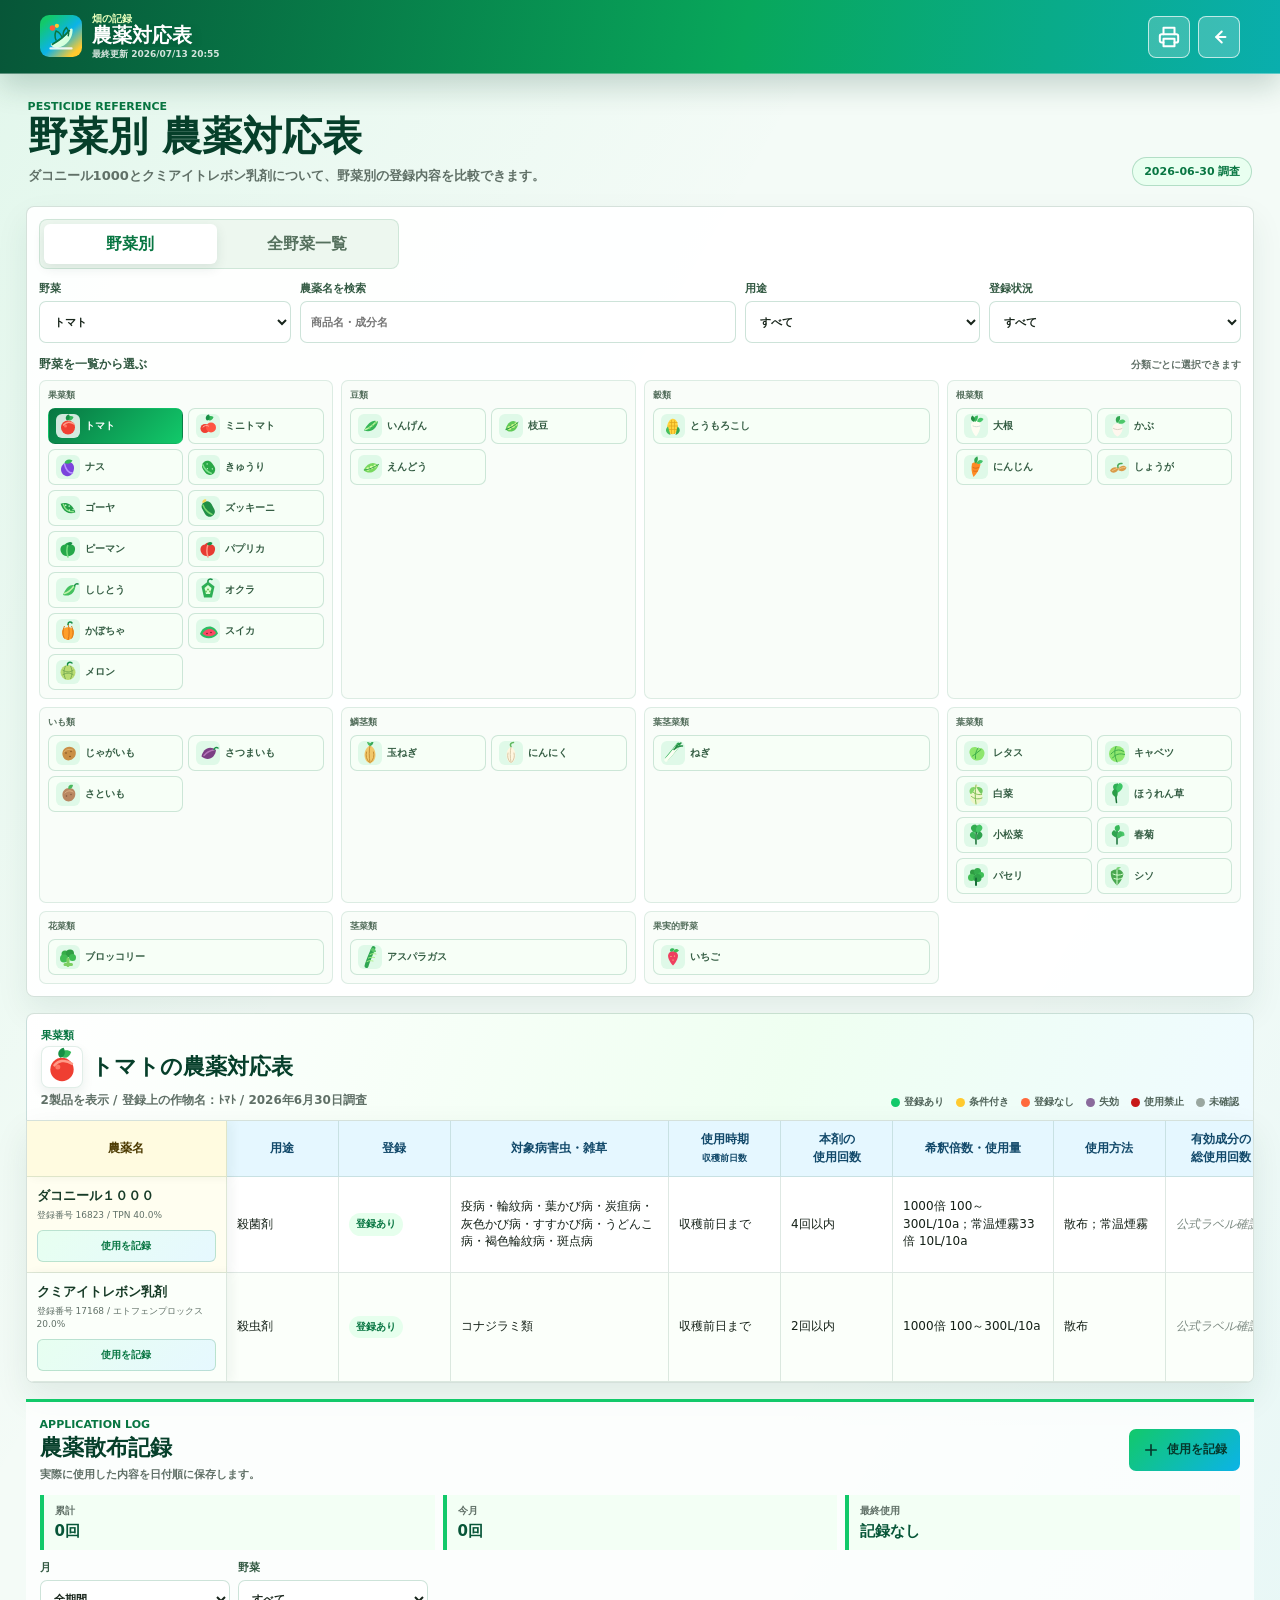
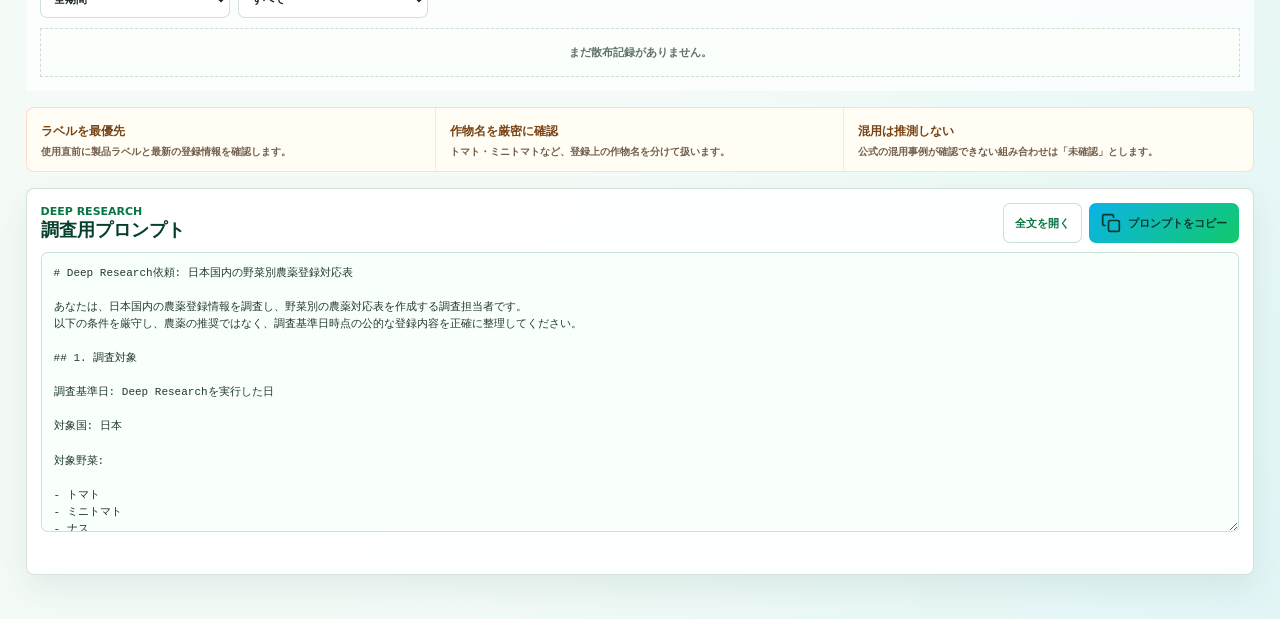
==== pesticides.html @ e3c305b9 "Add cultivation cycle overview" ====
<!doctype html>
<html lang="ja">
  <head>
    <meta charset="utf-8">
    <meta name="viewport" content="width=device-width, initial-scale=1">
    <meta name="theme-color" content="#087642">
    <title>野菜別 農薬対応表</title>
    <link rel="icon" href="assets/app-icon.svg" type="image/svg+xml">
    <link rel="stylesheet" href="css/pesticides.css">
    <link rel="stylesheet" href="css/shared-header.css">
  </head>
  <body>
    <header class="pesticide-header site-header site-header--pesticide">
      <a class="pesticide-brand site-brand" href="index.html" aria-label="収穫量管理へ戻る">
        <img class="site-brand-mark" src="assets/app-icon.svg" alt="">
        <span class="site-brand-copy">
          <small class="site-brand-kicker">畑の記録</small>
          <strong class="site-brand-title">農薬対応表</strong>
          <time class="app-updated pesticide-updated site-updated" data-app-updated datetime="2026-07-13T20:55:00+09:00">最終更新 2026/07/13 20:55</time>
        </span>
      </a>
      <div class="header-commands site-header-actions">
        <button id="printButton" class="icon-command site-header-button" type="button" title="印刷" aria-label="印刷">
          <svg class="site-header-icon" viewBox="0 0 24 24" aria-hidden="true">
            <path d="M6 9V2h12v7"></path>
            <path d="M6 18H4a2 2 0 0 1-2-2v-5a2 2 0 0 1 2-2h16a2 2 0 0 1 2 2v5a2 2 0 0 1-2 2h-2"></path>
            <path d="M6 14h12v8H6Z"></path>
          </svg>
        </button>
        <a class="back-link site-header-button" href="index.html" title="収穫管理へ戻る" aria-label="収穫管理へ戻る">
          <svg class="site-header-icon" viewBox="0 0 24 24" aria-hidden="true">
            <path d="m15 18-6-6 6-6"></path>
            <path d="M9 12h10"></path>
          </svg>
        </a>
      </div>
    </header>

    <main class="pesticide-shell">
      <section class="page-intro" aria-labelledby="pageTitle">
        <div>
          <p class="eyebrow">PESTICIDE REFERENCE</p>
          <h1 id="pageTitle">野菜別 農薬対応表</h1>
          <p>ダコニール1000とクミアイトレボン乳剤について、野菜別の登録内容を比較できます。</p>
        </div>
        <span class="draft-badge verified">2026-06-30 調査</span>
      </section>

      <section class="control-band" aria-label="表示する野菜と条件">
        <div class="view-switch" aria-label="表示方法">
          <button id="showCropDetailButton" class="view-switch-button active" type="button" aria-pressed="true">野菜別</button>
          <button id="showCropOverviewButton" class="view-switch-button" type="button" aria-pressed="false">全野菜一覧</button>
        </div>
        <div id="detailControls">
          <div class="control-grid">
          <label>
            野菜
            <select id="cropSelect"></select>
          </label>
          <label>
            農薬名を検索
            <input id="productSearchInput" type="search" placeholder="商品名・成分名">
          </label>
          <label>
            用途
            <select id="purposeFilter">
              <option value="all">すべて</option>
              <option value="殺菌剤">殺菌剤</option>
              <option value="殺虫剤">殺虫剤</option>
              <option value="除草剤">除草剤</option>
              <option value="その他">その他</option>
            </select>
          </label>
          <label>
            登録状況
            <select id="statusFilter">
              <option value="all">すべて</option>
              <option value="registered">登録あり</option>
              <option value="conditional">条件付き</option>
              <option value="not-registered">登録なし</option>
              <option value="expired">失効</option>
              <option value="prohibited">使用禁止</option>
              <option value="unverified">未確認</option>
            </select>
          </label>
          </div>
          <div class="crop-picker-heading">
            <strong>野菜を一覧から選ぶ</strong>
            <span>分類ごとに選択できます</span>
          </div>
          <div id="cropChips" class="crop-picker" aria-label="野菜の切り替え"></div>
        </div>
      </section>

      <section id="cropDetailView" class="reference-section" aria-labelledby="referenceTitle">
        <div class="reference-heading">
          <div>
            <p id="cropCategory" class="crop-category"></p>
            <div class="reference-title-row">
              <span id="referenceCropIcon" class="reference-crop-icon" aria-hidden="true"></span>
              <h2 id="referenceTitle"></h2>
            </div>
            <p id="cropSummary" class="crop-summary"></p>
          </div>
          <div class="status-legend" aria-label="登録状況の凡例">
            <span><b class="status-dot registered"></b>登録あり</span>
            <span><b class="status-dot conditional"></b>条件付き</span>
            <span><b class="status-dot not-registered"></b>登録なし</span>
            <span><b class="status-dot expired"></b>失効</span>
            <span><b class="status-dot prohibited"></b>使用禁止</span>
            <span><b class="status-dot unverified"></b>未確認</span>
          </div>
        </div>

        <div class="table-scroll" tabindex="0" aria-label="農薬対応表。横にスクロールできます">
          <table class="pesticide-table">
            <thead>
              <tr>
                <th class="sticky-column">農薬名</th>
                <th>用途</th>
                <th>登録</th>
                <th>対象病害虫・雑草</th>
                <th>使用時期<br><small>収穫前日数</small></th>
                <th>本剤の<br>使用回数</th>
                <th>希釈倍数・使用量</th>
                <th>使用方法</th>
                <th>有効成分の<br>総使用回数</th>
                <th>混用</th>
                <th>確認日・出典</th>
              </tr>
            </thead>
            <tbody id="pesticideTableBody"></tbody>
          </table>
        </div>
        <p id="emptyTableMessage" class="empty-table-message hidden">条件に一致するデータがありません。</p>
      </section>

      <section id="cropOverviewView" class="overview-section hidden" aria-labelledby="overviewTitle">
        <div class="overview-heading">
          <div>
            <p class="crop-category">QUICK REFERENCE</p>
            <h2 id="overviewTitle">全野菜の登録一覧</h2>
            <p>38野菜について、2製品の登録状況・使用時期・回数をまとめて比較できます。</p>
          </div>
          <span class="overview-count">38野菜 / 76件</span>
        </div>
        <div class="overview-table-scroll" tabindex="0" aria-label="全野菜の農薬登録一覧。横にスクロールできます">
          <table class="overview-table">
            <thead>
              <tr>
                <th>野菜</th>
                <th>登録上の作物名</th>
                <th>ダコニール1000</th>
                <th>クミアイトレボン乳剤</th>
              </tr>
            </thead>
            <tbody id="pesticideOverviewBody"></tbody>
          </table>
        </div>
      </section>

      <section class="application-history-section" aria-labelledby="applicationHistoryTitle">
        <div class="application-history-heading">
          <div>
            <p class="crop-category">APPLICATION LOG</p>
            <h2 id="applicationHistoryTitle">農薬散布記録</h2>
            <p>実際に使用した内容を日付順に保存します。</p>
          </div>
          <button id="openApplicationFormButton" class="application-primary-button" type="button">
            <svg viewBox="0 0 24 24" aria-hidden="true">
              <path d="M12 5v14"></path>
              <path d="M5 12h14"></path>
            </svg>
            <span>使用を記録</span>
          </button>
        </div>
        <div id="applicationSummary" class="application-summary"></div>
        <div class="application-filter-row">
          <label>
            月
            <select id="applicationMonthFilter"></select>
          </label>
          <label>
            野菜
            <select id="applicationCropFilter"></select>
          </label>
          <span id="applicationSaveStatus" class="application-save-status" aria-live="polite"></span>
        </div>
        <div id="applicationHistoryList" class="application-history-list"></div>
      </section>

      <section class="safety-band" aria-label="農薬情報の注意事項">
        <article>
          <strong>ラベルを最優先</strong>
          <p>使用直前に製品ラベルと最新の登録情報を確認します。</p>
        </article>
        <article>
          <strong>作物名を厳密に確認</strong>
          <p>トマト・ミニトマトなど、登録上の作物名を分けて扱います。</p>
        </article>
        <article>
          <strong>混用は推測しない</strong>
          <p>公式の混用事例が確認できない組み合わせは「未確認」とします。</p>
        </article>
      </section>

      <section class="research-section" aria-labelledby="researchTitle">
        <div class="research-heading">
          <div>
            <p class="eyebrow">DEEP RESEARCH</p>
            <h2 id="researchTitle">調査用プロンプト</h2>
          </div>
          <div class="research-actions">
            <a class="prompt-file-link" href="docs/pesticide-deep-research-prompt.md" target="_blank" rel="noreferrer">全文を開く</a>
            <button id="copyPromptButton" class="copy-prompt-button" type="button">
              <svg viewBox="0 0 24 24" aria-hidden="true">
                <rect x="9" y="9" width="13" height="13" rx="2"></rect>
                <path d="M5 15H4a2 2 0 0 1-2-2V4a2 2 0 0 1 2-2h9a2 2 0 0 1 2 2v1"></path>
              </svg>
              <span>プロンプトをコピー</span>
            </button>
          </div>
        </div>
        <textarea id="researchPrompt" readonly aria-label="Deep Research用プロンプト">読み込み中...</textarea>
        <p id="copyStatus" class="copy-status" aria-live="polite"></p>
      </section>
    </main>

    <div id="applicationModal" class="application-modal hidden" role="dialog" aria-modal="true" aria-labelledby="applicationModalTitle">
      <div class="application-modal-card">
        <div class="application-modal-header">
          <div>
            <p class="crop-category">APPLICATION LOG</p>
            <h2 id="applicationModalTitle">農薬の使用を記録</h2>
          </div>
          <button id="closeApplicationModalButton" class="application-modal-close" type="button" aria-label="閉じる"></button>
        </div>
        <form id="applicationForm" class="application-form">
          <label>
            使用日
            <input id="applicationDateInput" type="date" required>
          </label>
          <label>
            農薬
            <select id="applicationProductInput" required></select>
          </label>
          <div class="application-crop-selection application-wide">
            <div class="application-crop-selection-heading">
              <div>
                <strong>散布した野菜</strong>
                <span id="applicationCropSelectionCount">0件選択</span>
              </div>
              <div class="application-selection-actions">
                <button id="selectAllApplicableCropsButton" type="button">適用可能を全選択</button>
                <button id="clearApplicationCropsButton" type="button">選択解除</button>
              </div>
            </div>
            <div id="applicationCropPicker" class="application-crop-picker" role="group" aria-label="散布した野菜を複数選択"></div>
          </div>
          <label>
            実際の希釈・使用量
            <input id="applicationDilutionInput" placeholder="例：1,000倍" required>
          </label>
          <div class="application-amount-field">
            <label>
              散布量（合計）
              <input id="applicationAmountInput" type="number" min="0.01" step="0.01" inputmode="decimal" required>
            </label>
            <label>
              単位
              <select id="applicationUnitInput">
                <option value="L">L</option>
                <option value="mL">mL</option>
              </select>
            </label>
          </div>
          <label class="application-wide">
            メモ
            <input id="applicationMemoInput" placeholder="散布した区画、天候、対象病害虫など">
          </label>
          <div id="applicationRulePreview" class="application-rule-preview application-wide"></div>
          <button id="applicationSubmitButton" class="application-submit-button application-wide" type="submit">散布記録を保存</button>
        </form>
      </div>
    </div>

    <script src="js/app-version.js"></script>
    <script src="js/storage.js"></script>
    <script src="js/crop-icons.js"></script>
    <script src="js/pesticide-data.js"></script>
    <script src="js/pesticides.js"></script>
  </body>
</html>
---- css/pesticides.css ----
:root {
  color-scheme: light;
  --ink: #142017;
  --muted: #607067;
  --green: #087642;
  --green-bright: #12c96a;
  --cyan: #0bb3e8;
  --orange: #ff6a3d;
  --yellow: #ffca2f;
  --line: rgba(25, 91, 59, 0.18);
  --surface: #ffffff;
  --page: #f4fbf7;
}

* {
  box-sizing: border-box;
}

html {
  max-width: 100%;
  overflow-x: hidden;
}

body {
  margin: 0;
  min-height: 100vh;
  background:
    linear-gradient(120deg, rgba(18, 201, 106, 0.08), transparent 34%),
    linear-gradient(300deg, rgba(11, 179, 232, 0.08), transparent 38%),
    var(--page);
  color: var(--ink);
  font-family: "Yu Gothic UI", "Meiryo", system-ui, sans-serif;
}

body.application-modal-open {
  overflow: hidden;
}

button,
input,
select,
textarea {
  font: inherit;
}

button,
a {
  -webkit-tap-highlight-color: transparent;
}

.pesticide-header {
  position: sticky;
  top: 0;
  z-index: 30;
  display: flex;
  align-items: center;
  justify-content: space-between;
  gap: 16px;
  min-height: 66px;
  padding: 10px clamp(14px, 3vw, 34px);
  border-bottom: 1px solid rgba(255, 255, 255, 0.34);
  background: linear-gradient(100deg, #075638, #08a75b 58%, #0bb3e8 130%);
  box-shadow: 0 12px 30px rgba(6, 62, 41, 0.2);
}

.pesticide-brand {
  display: flex;
  align-items: center;
  gap: 9px;
  min-width: 0;
  color: #ffffff;
  text-decoration: none;
}

.pesticide-brand img {
  width: 42px;
  height: 42px;
}

.pesticide-brand span {
  display: grid;
  min-width: 0;
}

.pesticide-brand small {
  color: #ddffb8;
  font-size: 10px;
  font-weight: 800;
}

.pesticide-brand strong {
  font-size: 19px;
  line-height: 1.15;
}

.header-commands {
  display: flex;
  align-items: center;
  gap: 8px;
}

.pesticide-updated {
  margin: 2px 0 0;
  color: rgba(255, 255, 255, 0.82);
  font-size: 9px;
  font-weight: 700;
  line-height: 1.2;
  letter-spacing: 0;
  white-space: nowrap;
}

.icon-command,
.back-link {
  display: inline-grid;
  place-items: center;
  min-height: 40px;
  border: 1px solid rgba(255, 255, 255, 0.58);
  border-radius: 7px;
  background: rgba(255, 255, 255, 0.14);
  color: #ffffff;
}

.icon-command {
  width: 40px;
  padding: 0;
  cursor: pointer;
}

.icon-command svg,
.copy-prompt-button svg {
  width: 20px;
  height: 20px;
  fill: none;
  stroke: currentColor;
  stroke-width: 2;
  stroke-linecap: round;
  stroke-linejoin: round;
}

.back-link {
  padding: 8px 12px;
  font-size: 12px;
  font-weight: 900;
  text-decoration: none;
}

.pesticide-shell {
  display: grid;
  grid-template-columns: minmax(0, 1fr);
  gap: 16px;
  width: min(1680px, 100%);
  margin: 0 auto;
  padding: 22px clamp(10px, 2vw, 28px) 44px;
}

.pesticide-shell > * {
  min-width: 0;
}

.page-intro {
  display: flex;
  align-items: end;
  justify-content: space-between;
  gap: 18px;
  padding: 4px 2px;
}

.page-intro h1,
.page-intro p,
.reference-heading h2,
.reference-heading p,
.research-heading h2,
.research-heading p,
.safety-band p {
  margin: 0;
}

.page-intro h1 {
  color: #063f2a;
  font-size: clamp(26px, 4vw, 40px);
  line-height: 1.15;
}

.page-intro > div > p:last-child {
  max-width: 820px;
  margin-top: 7px;
  color: var(--muted);
  font-size: 13px;
  font-weight: 700;
  line-height: 1.55;
}

.eyebrow {
  color: var(--green);
  font-size: 11px;
  font-weight: 900;
}

.draft-badge {
  flex: 0 0 auto;
  border: 1px solid rgba(255, 106, 61, 0.3);
  border-radius: 999px;
  background: #fff2ec;
  color: #a6381d;
  padding: 6px 11px;
  font-size: 11px;
  font-weight: 900;
}

.draft-badge.verified {
  border-color: rgba(8, 118, 66, 0.24);
  background: #e9fff0;
  color: #087642;
}

.control-band,
.research-section {
  border: 1px solid var(--line);
  border-radius: 8px;
  background: rgba(255, 255, 255, 0.92);
  box-shadow: 0 14px 32px rgba(16, 70, 45, 0.08);
}

.control-band {
  padding: 12px;
}

.view-switch {
  display: grid;
  grid-template-columns: repeat(2, minmax(0, 1fr));
  gap: 4px;
  max-width: 360px;
  margin-bottom: 12px;
  padding: 4px;
  border: 1px solid rgba(8, 118, 66, 0.13);
  border-radius: 8px;
  background: #edf7ef;
}

.view-switch-button {
  min-height: 40px;
  border: 0;
  border-radius: 6px;
  background: transparent;
  color: #55705d;
  font-weight: 900;
  cursor: pointer;
}

.view-switch-button.active {
  background: #ffffff;
  color: var(--green);
  box-shadow: 0 4px 12px rgba(22, 63, 46, 0.1);
}

.control-grid {
  display: grid;
  grid-template-columns: minmax(170px, 0.75fr) minmax(220px, 1.3fr) minmax(140px, 0.7fr) minmax(150px, 0.75fr);
  gap: 9px;
}

label {
  display: grid;
  gap: 5px;
  color: #315841;
  font-size: 11px;
  font-weight: 900;
}

input,
select {
  width: 100%;
  min-height: 42px;
  border: 1px solid rgba(8, 118, 66, 0.2);
  border-radius: 7px;
  background: #ffffff;
  color: #18251b;
  padding: 8px 10px;
  outline: none;
}

input:focus,
select:focus,
textarea:focus {
  border-color: var(--cyan);
  box-shadow: 0 0 0 3px rgba(11, 179, 232, 0.14);
}

.crop-picker-heading {
  display: flex;
  align-items: baseline;
  justify-content: space-between;
  gap: 12px;
  margin: 13px 0 7px;
  color: #315841;
}

.crop-picker-heading strong {
  font-size: 12px;
}

.crop-picker-heading span {
  color: var(--muted);
  font-size: 10px;
  font-weight: 700;
}

.crop-picker {
  display: grid;
  grid-template-columns: repeat(4, minmax(0, 1fr));
  gap: 8px;
}

.crop-picker-group {
  min-width: 0;
  padding: 8px;
  border: 1px solid rgba(8, 118, 66, 0.12);
  border-radius: 7px;
  background: #f9fdf9;
}

.crop-picker-group > strong {
  display: block;
  margin-bottom: 6px;
  color: #56705e;
  font-size: 9px;
}

.crop-picker-buttons {
  display: grid;
  grid-template-columns: repeat(auto-fit, minmax(90px, 1fr));
  gap: 5px;
}

.crop-chip {
  display: flex;
  align-items: center;
  justify-content: flex-start;
  gap: 5px;
  min-width: 0;
  min-height: 32px;
  border: 1px solid rgba(8, 118, 66, 0.18);
  border-radius: 7px;
  background: #f7fff7;
  color: #345d43;
  padding: 5px 7px;
  font-size: 10px;
  font-weight: 900;
  cursor: pointer;
}

.crop-chip-icon {
  display: grid;
  flex: 0 0 auto;
  width: 24px;
  height: 24px;
  place-items: center;
  border-radius: 6px;
  background: rgba(18, 201, 106, 0.1);
}

.crop-chip-icon svg,
.overview-crop-icon svg,
.reference-crop-icon svg {
  display: block;
  width: 100%;
  height: 100%;
}

.crop-chip > span:last-child {
  min-width: 0;
  overflow: hidden;
  text-overflow: ellipsis;
  white-space: nowrap;
}

.crop-chip.active {
  border-color: transparent;
  background: linear-gradient(135deg, var(--green), var(--green-bright));
  color: #ffffff;
}

.crop-chip.active .crop-chip-icon {
  background: rgba(255, 255, 255, 0.82);
}

.reference-section {
  min-width: 0;
}

.overview-section {
  min-width: 0;
}

.overview-heading {
  display: flex;
  align-items: end;
  justify-content: space-between;
  gap: 16px;
  padding: 14px;
  border: 1px solid var(--line);
  border-bottom: 0;
  border-radius: 8px 8px 0 0;
  background: linear-gradient(110deg, #ffffff, #effff1 62%, #effbff);
}

.overview-heading h2,
.overview-heading p {
  margin: 0;
}

.overview-heading h2 {
  margin-top: 2px;
  color: #063f2a;
  font-size: 22px;
}

.overview-heading > div > p:last-child {
  margin-top: 4px;
  color: var(--muted);
  font-size: 11px;
  font-weight: 700;
}

.overview-count {
  flex: 0 0 auto;
  border-radius: 999px;
  background: #e8fff0;
  color: var(--green);
  padding: 6px 10px;
  font-size: 10px;
  font-weight: 900;
}

.overview-table-scroll {
  max-height: 72vh;
  overflow: auto;
  border: 1px solid var(--line);
  border-radius: 0 0 8px 8px;
  background: #ffffff;
  box-shadow: 0 14px 34px rgba(16, 70, 45, 0.09);
  overscroll-behavior: contain;
}

.overview-table {
  width: 100%;
  min-width: 920px;
  border-collapse: separate;
  border-spacing: 0;
  font-size: 11px;
}

.overview-table th,
.overview-table td {
  border-right: 1px solid rgba(25, 91, 59, 0.12);
  border-bottom: 1px solid rgba(25, 91, 59, 0.12);
  padding: 8px 10px;
  vertical-align: middle;
}

.overview-table thead th {
  position: sticky;
  top: 0;
  z-index: 3;
  background: #e5f7ff;
  color: #12496a;
  font-weight: 900;
  text-align: left;
}

.overview-table thead th:first-child,
.overview-table tbody th {
  position: sticky;
  left: 0;
  z-index: 2;
  width: 130px;
  background: #fffef0;
}

.overview-table thead th:first-child {
  z-index: 4;
  background: #fffbe0;
}

.overview-table tbody tr:nth-child(even) td {
  background: #fbfffa;
}

.overview-crop-button {
  display: flex;
  align-items: center;
  gap: 7px;
  width: 100%;
  min-height: 34px;
  border: 0;
  border-radius: 6px;
  background: transparent;
  color: #075638;
  padding: 5px 6px;
  font-weight: 900;
  text-align: left;
  cursor: pointer;
}

.overview-crop-icon {
  display: grid;
  flex: 0 0 auto;
  width: 30px;
  height: 30px;
  place-items: center;
  border-radius: 7px;
  background: rgba(18, 201, 106, 0.1);
}

.overview-crop-button:hover,
.overview-crop-button:focus-visible {
  background: #e8fff0;
  outline: none;
}

.overview-product-cell {
  min-width: 290px;
}

.overview-product-cell strong,
.overview-product-cell small {
  display: block;
}

.overview-product-cell strong {
  margin-top: 4px;
  color: #274b36;
  font-size: 11px;
}

.overview-product-cell small {
  margin-top: 2px;
  color: var(--muted);
  line-height: 1.35;
}

.overview-product-cell[data-status="not-registered"],
.overview-product-cell[data-status="unverified"] {
  background: #fffaf8;
}

.reference-heading {
  display: flex;
  align-items: end;
  justify-content: space-between;
  gap: 16px;
  padding: 14px 14px 11px;
  border: 1px solid var(--line);
  border-bottom: 0;
  border-radius: 8px 8px 0 0;
  background: linear-gradient(110deg, #ffffff, #effff1 62%, #effbff);
}

.crop-category {
  color: var(--green);
  font-size: 11px;
  font-weight: 900;
}

.reference-heading h2 {
  color: #063f2a;
  font-size: 22px;
}

.reference-title-row {
  display: flex;
  align-items: center;
  gap: 8px;
  margin-top: 3px;
}

.reference-crop-icon {
  display: grid;
  flex: 0 0 auto;
  width: 42px;
  height: 42px;
  place-items: center;
  border: 1px solid rgba(8, 118, 66, 0.12);
  border-radius: 8px;
  background: #ffffff;
  box-shadow: 0 5px 12px rgba(22, 63, 46, 0.08);
}

.crop-summary {
  margin-top: 4px !important;
  color: var(--muted);
  font-size: 12px;
  font-weight: 700;
}

.status-legend {
  display: flex;
  flex-wrap: wrap;
  justify-content: flex-end;
  gap: 6px 12px;
  color: #51645a;
  font-size: 10px;
  font-weight: 800;
}

.status-legend span {
  display: inline-flex;
  align-items: center;
  gap: 4px;
  white-space: nowrap;
}

.status-dot {
  width: 9px;
  height: 9px;
  border-radius: 50%;
}

.status-dot.registered {
  background: var(--green-bright);
}

.status-dot.conditional {
  background: var(--yellow);
}

.status-dot.not-registered {
  background: var(--orange);
}

.status-dot.expired {
  background: #8a6b9c;
}

.status-dot.prohibited {
  background: #c71919;
}

.status-dot.unverified {
  background: #9aa7a0;
}

.table-scroll {
  max-height: 66vh;
  overflow: auto;
  border: 1px solid var(--line);
  border-radius: 0 0 8px 8px;
  background: #ffffff;
  box-shadow: 0 14px 34px rgba(16, 70, 45, 0.09);
  overscroll-behavior: contain;
}

.pesticide-table {
  width: 100%;
  min-width: 1520px;
  border-collapse: separate;
  border-spacing: 0;
  font-size: 12px;
}

.pesticide-table th,
.pesticide-table td {
  min-width: 112px;
  border-right: 1px solid rgba(25, 91, 59, 0.14);
  border-bottom: 1px solid rgba(25, 91, 59, 0.14);
  padding: 10px;
  vertical-align: middle;
  line-height: 1.45;
}

.pesticide-table th {
  position: sticky;
  top: 0;
  z-index: 3;
  background: #e5f7ff;
  color: #12496a;
  font-weight: 900;
  text-align: center;
  white-space: nowrap;
}

.pesticide-table th small {
  font-size: 9px;
}

.pesticide-table tbody tr:nth-child(even) td {
  background: #fbfffa;
}

.pesticide-table tbody tr:hover td {
  background: #f0fff2;
}

.pesticide-table tbody tr[data-status="not-registered"] td {
  background: #fffaf8;
}

.pesticide-table tbody tr[data-status="unverified"] td {
  background: #fafbfa;
}

.pesticide-table .sticky-column {
  position: sticky;
  left: 0;
  z-index: 4;
  min-width: 200px;
  max-width: 200px;
  background: #fffef0;
  box-shadow: 5px 0 10px rgba(24, 64, 42, 0.05);
}

.pesticide-table thead .sticky-column {
  z-index: 6;
  background: #fffbe0;
  color: #4c3a00;
}

.product-name {
  display: grid;
  gap: 3px;
}

.product-name strong {
  color: #173b27;
  font-size: 13px;
}

.product-name small {
  color: var(--muted);
  font-size: 9px;
}

.table-record-button {
  min-height: 32px;
  margin-top: 5px;
  border: 1px solid rgba(8, 118, 66, 0.2);
  border-radius: 6px;
  background: linear-gradient(135deg, #e7fff0, #e6f8ff);
  color: var(--green);
  padding: 5px 9px;
  font-size: 10px;
  font-weight: 900;
  cursor: pointer;
}

.table-record-button:hover,
.table-record-button:focus-visible {
  border-color: var(--green-bright);
  outline: none;
  background: #dfffea;
}

.status-badge {
  display: inline-flex;
  align-items: center;
  gap: 5px;
  border-radius: 999px;
  padding: 4px 7px;
  font-size: 10px;
  font-weight: 900;
  white-space: nowrap;
}

.status-badge.unverified {
  background: #eef1ef;
  color: #5d6a63;
}

.status-badge.registered {
  background: #e6ffed;
  color: #087642;
}

.status-badge.conditional {
  background: #fff7cf;
  color: #7a5800;
}

.status-badge.not-registered {
  background: #fff0eb;
  color: #b2381e;
}

.status-badge.expired {
  background: #f4edf8;
  color: #684779;
}

.status-badge.prohibited {
  background: #ffe7e7;
  color: #a30d0d;
}

.placeholder-cell {
  color: #7b8981;
  font-style: italic;
}

.source-link {
  color: #006f88;
  font-weight: 900;
}

.empty-table-message {
  margin: 8px 0 0;
  border: 1px dashed rgba(25, 91, 59, 0.24);
  border-radius: 7px;
  background: #ffffff;
  color: var(--muted);
  padding: 12px;
  text-align: center;
}

.hidden {
  display: none !important;
}

.application-history-section {
  min-width: 0;
  border-top: 3px solid var(--green-bright);
  background: rgba(255, 255, 255, 0.72);
  padding: 16px 14px 14px;
}

.application-history-heading {
  display: flex;
  align-items: center;
  justify-content: space-between;
  gap: 14px;
}

.application-history-heading h2,
.application-history-heading p {
  margin: 0;
}

.application-history-heading h2 {
  margin-top: 2px;
  color: #063f2a;
  font-size: 22px;
}

.application-history-heading > div > p:last-child {
  margin-top: 4px;
  color: var(--muted);
  font-size: 11px;
  font-weight: 700;
}

.application-primary-button,
.application-submit-button {
  display: inline-flex;
  align-items: center;
  justify-content: center;
  gap: 7px;
  min-height: 42px;
  border: 0;
  border-radius: 7px;
  background: linear-gradient(135deg, var(--green-bright), var(--cyan));
  color: #06382c;
  padding: 8px 13px;
  font-size: 12px;
  font-weight: 900;
  cursor: pointer;
}

.application-primary-button svg {
  width: 18px;
  height: 18px;
  fill: none;
  stroke: currentColor;
  stroke-width: 2.2;
  stroke-linecap: round;
}

.application-summary {
  display: grid;
  grid-template-columns: repeat(3, minmax(0, 1fr));
  gap: 8px;
  margin-top: 13px;
}

.application-summary article {
  min-width: 0;
  border-left: 4px solid var(--green-bright);
  background: #f3fff5;
  padding: 9px 11px;
}

.application-summary span,
.application-summary strong {
  display: block;
}

.application-summary span {
  color: var(--muted);
  font-size: 10px;
  font-weight: 800;
}

.application-summary strong {
  margin-top: 3px;
  overflow: hidden;
  color: #075638;
  font-size: 15px;
  line-height: 1.35;
  text-overflow: ellipsis;
  white-space: pre-line;
}

.application-filter-row {
  display: grid;
  grid-template-columns: minmax(140px, 190px) minmax(140px, 190px) minmax(0, 1fr);
  align-items: end;
  gap: 8px;
  margin-top: 10px;
}

.application-filter-row select {
  min-height: 38px;
  padding: 6px 9px;
}

.application-save-status {
  align-self: center;
  color: var(--muted);
  font-size: 10px;
  font-weight: 800;
  text-align: right;
}

.application-history-list {
  display: grid;
  gap: 6px;
  margin-top: 10px;
}

.application-history-item {
  display: grid;
  grid-template-columns: 38px minmax(0, 1fr) auto;
  align-items: center;
  gap: 10px;
  min-width: 0;
  border-bottom: 1px solid rgba(25, 91, 59, 0.12);
  background: #ffffff;
  padding: 8px 9px;
}

.application-crop-icon {
  position: relative;
  display: grid;
  width: 38px;
  height: 38px;
  place-items: center;
  border-radius: 7px;
  background: #edfff1;
}

.application-crop-count {
  position: absolute;
  right: -5px;
  bottom: -4px;
  display: grid;
  min-width: 20px;
  height: 18px;
  place-items: center;
  border: 2px solid #ffffff;
  border-radius: 9px;
  background: var(--green);
  color: #ffffff;
  padding: 0 4px;
  font-size: 8px;
  line-height: 1;
}

.application-crop-icon svg {
  width: 100%;
  height: 100%;
}

.application-history-item-heading {
  display: flex;
  align-items: baseline;
  justify-content: space-between;
  gap: 8px;
}

.application-history-item-heading strong {
  min-width: 0;
  overflow: hidden;
  color: #173b27;
  font-size: 12px;
  text-overflow: ellipsis;
  white-space: nowrap;
}

.application-history-item-heading time {
  flex: 0 0 auto;
  color: var(--green);
  font-size: 11px;
  font-weight: 900;
}

.application-history-item p,
.application-history-item small {
  display: block;
  margin: 0;
}

.application-history-item p {
  margin-top: 2px;
  color: #315841;
  font-size: 11px;
  font-weight: 900;
}

.application-history-item small {
  margin-top: 2px;
  overflow: hidden;
  color: var(--muted);
  font-size: 9px;
  text-overflow: ellipsis;
  white-space: nowrap;
}

.application-delete-button {
  min-height: 34px;
  border: 1px solid rgba(199, 25, 25, 0.2);
  border-radius: 6px;
  background: #fff4f2;
  color: #a30d0d;
  padding: 5px 9px;
  font-size: 10px;
  font-weight: 900;
  cursor: pointer;
}

.application-empty {
  margin: 0;
  border: 1px dashed rgba(25, 91, 59, 0.2);
  background: #fbfffb;
  color: var(--muted);
  padding: 16px;
  font-size: 11px;
  font-weight: 800;
  text-align: center;
}

.application-modal {
  position: fixed;
  inset: 0;
  z-index: 80;
  display: grid;
  place-items: center;
  overflow: auto;
  background: rgba(4, 32, 22, 0.56);
  padding: 18px;
}

.application-modal-card {
  width: min(680px, 100%);
  max-height: calc(100vh - 36px);
  overflow: auto;
  border: 1px solid rgba(255, 255, 255, 0.5);
  border-radius: 8px;
  background: #ffffff;
  box-shadow: 0 28px 70px rgba(4, 32, 22, 0.28);
}

.application-modal-header {
  position: sticky;
  top: 0;
  z-index: 2;
  display: flex;
  align-items: center;
  justify-content: space-between;
  gap: 12px;
  border-bottom: 1px solid var(--line);
  background: linear-gradient(110deg, #effff1, #eefaff);
  padding: 13px 15px;
}

.application-modal-header h2,
.application-modal-header p {
  margin: 0;
}

.application-modal-header h2 {
  margin-top: 2px;
  color: #063f2a;
  font-size: 19px;
}

.application-modal-close {
  position: relative;
  flex: 0 0 auto;
  width: 38px;
  height: 38px;
  border: 1px solid rgba(8, 118, 66, 0.18);
  border-radius: 50%;
  background: #ffffff;
  color: #315841;
  cursor: pointer;
}

.application-modal-close::before,
.application-modal-close::after {
  content: "";
  position: absolute;
  top: 50%;
  left: 50%;
  width: 16px;
  height: 2px;
  border-radius: 2px;
  background: currentColor;
}

.application-modal-close::before {
  transform: translate(-50%, -50%) rotate(45deg);
}

.application-modal-close::after {
  transform: translate(-50%, -50%) rotate(-45deg);
}

.application-form {
  display: grid;
  grid-template-columns: repeat(2, minmax(0, 1fr));
  gap: 12px;
  padding: 15px;
}

.application-wide {
  grid-column: 1 / -1;
}

.application-crop-selection {
  display: grid;
  gap: 8px;
  min-width: 0;
}

.application-crop-selection-heading {
  display: flex;
  align-items: center;
  justify-content: space-between;
  gap: 10px;
}

.application-crop-selection-heading > div:first-child {
  display: flex;
  align-items: baseline;
  gap: 8px;
}

.application-crop-selection-heading strong {
  color: #315841;
  font-size: 11px;
}

.application-crop-selection-heading span {
  color: var(--green);
  font-size: 10px;
  font-weight: 900;
}

.application-selection-actions {
  display: flex;
  gap: 5px;
}

.application-selection-actions button {
  min-height: 32px;
  border: 1px solid rgba(8, 118, 66, 0.2);
  border-radius: 6px;
  background: #ffffff;
  color: var(--green);
  padding: 5px 9px;
  font-size: 10px;
  font-weight: 900;
  cursor: pointer;
}

.application-selection-actions button:first-child {
  border-color: rgba(18, 201, 106, 0.32);
  background: #e8fff0;
}

.application-crop-picker {
  display: grid;
  grid-template-columns: repeat(auto-fill, minmax(112px, 1fr));
  gap: 6px;
  max-height: 252px;
  overflow: auto;
  overscroll-behavior: contain;
  border: 1px solid rgba(8, 118, 66, 0.14);
  border-radius: 7px;
  background: #f7fbf8;
  padding: 7px;
}

.application-crop-choice {
  display: grid;
  grid-template-columns: 32px minmax(0, 1fr);
  align-items: center;
  gap: 6px;
  min-width: 0;
  min-height: 48px;
  border: 1px solid rgba(8, 118, 66, 0.14);
  border-radius: 7px;
  background: #ffffff;
  color: #315841;
  padding: 5px 7px;
  text-align: left;
  cursor: pointer;
}

.application-crop-choice:hover,
.application-crop-choice:focus-visible {
  border-color: var(--green-bright);
  outline: none;
}

.application-crop-choice.selected {
  border-color: transparent;
  background: linear-gradient(135deg, #087642, #12c96a);
  color: #ffffff;
  box-shadow: 0 6px 14px rgba(8, 118, 66, 0.18);
}

.application-crop-choice-icon {
  display: grid;
  width: 32px;
  height: 32px;
  place-items: center;
  border-radius: 6px;
  background: #edfff1;
}

.application-crop-choice-icon svg {
  width: 100%;
  height: 100%;
}

.application-crop-choice > span:last-child,
.application-crop-choice strong,
.application-crop-choice small {
  display: block;
  min-width: 0;
}

.application-crop-choice strong {
  overflow: hidden;
  font-size: 10px;
  text-overflow: ellipsis;
  white-space: nowrap;
}

.application-crop-choice small {
  margin-top: 2px;
  color: #718077;
  font-size: 8px;
  font-weight: 800;
}

.application-crop-choice.selected small {
  color: rgba(255, 255, 255, 0.78);
}

.application-crop-empty {
  grid-column: 1 / -1;
  margin: 0;
  border: 1px dashed rgba(8, 118, 66, 0.22);
  border-radius: 7px;
  background: #ffffff;
  color: #66746b;
  padding: 12px;
  font-size: 12px;
  font-weight: 800;
  line-height: 1.45;
}

.application-amount-field {
  display: grid;
  grid-template-columns: minmax(0, 1fr) 90px;
  gap: 8px;
}

.application-rule-preview {
  display: grid;
  gap: 3px;
  border-left: 4px solid var(--yellow);
  background: #fffbea;
  color: #624d17;
  padding: 9px 11px;
  font-size: 10px;
  line-height: 1.45;
}

.application-rule-preview strong,
.application-rule-preview span,
.application-rule-preview small {
  display: block;
}

.application-submit-button {
  width: 100%;
  min-height: 46px;
}

.application-submit-button:disabled {
  cursor: not-allowed;
  filter: grayscale(1);
  opacity: 0.55;
}

.safety-band {
  display: grid;
  grid-template-columns: repeat(3, minmax(0, 1fr));
  border: 1px solid rgba(255, 106, 61, 0.22);
  border-radius: 8px;
  background: #fffdf4;
  overflow: hidden;
}

.safety-band article {
  min-width: 0;
  padding: 12px 14px;
  border-right: 1px solid rgba(255, 106, 61, 0.16);
}

.safety-band article:last-child {
  border-right: 0;
}

.safety-band strong {
  color: #794415;
  font-size: 12px;
}

.safety-band p {
  margin-top: 4px;
  color: #725f4b;
  font-size: 10px;
  font-weight: 700;
  line-height: 1.5;
}

.research-section {
  padding: 14px;
}

.research-heading {
  display: flex;
  align-items: center;
  justify-content: space-between;
  gap: 12px;
  margin-bottom: 9px;
}

.research-heading h2 {
  color: #063f2a;
  font-size: 18px;
}

.copy-prompt-button {
  display: inline-flex;
  align-items: center;
  justify-content: center;
  gap: 7px;
  min-height: 40px;
  border: 0;
  border-radius: 7px;
  background: linear-gradient(135deg, var(--cyan), var(--green-bright));
  color: #06382c;
  padding: 8px 12px;
  font-size: 11px;
  font-weight: 900;
  cursor: pointer;
}

.research-actions {
  display: flex;
  align-items: center;
  gap: 7px;
}

.prompt-file-link {
  display: inline-grid;
  place-items: center;
  min-height: 40px;
  border: 1px solid rgba(8, 118, 66, 0.22);
  border-radius: 7px;
  background: #ffffff;
  color: var(--green);
  padding: 8px 11px;
  font-size: 11px;
  font-weight: 900;
  text-decoration: none;
}

#researchPrompt {
  width: 100%;
  min-height: 280px;
  resize: vertical;
  border: 1px solid rgba(8, 118, 66, 0.2);
  border-radius: 7px;
  background: #f9fffa;
  color: #213b2a;
  padding: 12px;
  font-family: Consolas, "Yu Gothic UI", monospace;
  font-size: 11px;
  line-height: 1.55;
  outline: none;
}

.copy-status {
  min-height: 18px;
  margin: 6px 0 0;
  color: var(--green);
  font-size: 11px;
  font-weight: 900;
}

@media (max-width: 820px) {
  .control-grid {
    grid-template-columns: repeat(2, minmax(0, 1fr));
  }

  .reference-heading {
    align-items: start;
    flex-direction: column;
  }

  .status-legend {
    justify-content: flex-start;
  }

  .crop-picker {
    grid-template-columns: repeat(2, minmax(0, 1fr));
  }
}

@media (max-width: 560px) {
  .pesticide-header {
    min-height: 58px;
    padding: 8px 10px;
  }

  .pesticide-brand img {
    width: 36px;
    height: 36px;
  }

  .pesticide-brand strong {
    font-size: 16px;
  }

  .pesticide-updated {
    margin-top: 1px;
    font-size: 8px;
  }

  .back-link {
    width: 40px;
    overflow: hidden;
    padding: 0;
    color: transparent;
  }

  .back-link::before {
    content: "←";
    color: #ffffff;
    font-size: 20px;
  }

  .pesticide-shell {
    gap: 12px;
    padding: 14px 8px 28px;
  }

  .page-intro {
    align-items: start;
    flex-direction: column;
    gap: 8px;
  }

  .page-intro h1 {
    font-size: 25px;
  }

  .control-grid {
    grid-template-columns: 1fr;
  }

  .application-history-heading {
    align-items: stretch;
    flex-direction: column;
  }

  .application-primary-button {
    width: 100%;
  }

  .application-summary {
    grid-template-columns: repeat(2, minmax(0, 1fr));
  }

  .application-summary article:last-child {
    grid-column: 1 / -1;
  }

  .application-filter-row {
    grid-template-columns: repeat(2, minmax(0, 1fr));
  }

  .application-save-status {
    grid-column: 1 / -1;
    text-align: left;
  }

  .application-history-item {
    grid-template-columns: 38px minmax(0, 1fr);
  }

  .application-delete-button {
    grid-column: 2;
    justify-self: end;
  }

  .application-modal {
    align-items: end;
    padding: 0;
  }

  .application-modal-card {
    width: 100%;
    max-height: 92vh;
    border-radius: 8px 8px 0 0;
  }

  .application-form {
    grid-template-columns: 1fr;
    padding: 13px;
  }

  .application-wide {
    grid-column: auto;
  }

  .application-crop-selection-heading {
    align-items: stretch;
    flex-direction: column;
  }

  .application-selection-actions {
    display: grid;
    grid-template-columns: repeat(2, minmax(0, 1fr));
  }

  .application-selection-actions button {
    min-height: 40px;
  }

  .application-crop-picker {
    grid-template-columns: repeat(2, minmax(0, 1fr));
    max-height: 320px;
  }

  .application-crop-choice {
    min-height: 54px;
  }

  .view-switch {
    max-width: none;
  }

  .crop-picker {
    grid-template-columns: 1fr;
  }

  .crop-picker-buttons {
    grid-template-columns: repeat(3, minmax(0, 1fr));
  }

  .crop-chip {
    min-height: 40px;
    padding: 5px;
  }

  .crop-chip-icon {
    width: 22px;
    height: 22px;
  }

  .crop-picker-heading {
    align-items: start;
    flex-direction: column;
    gap: 2px;
  }

  input,
  select {
    min-height: 44px;
    font-size: 16px;
  }

  .reference-heading {
    padding: 11px;
  }

  .reference-heading h2 {
    font-size: 19px;
  }

  .table-scroll {
    max-height: 62vh;
  }

  .pesticide-table {
    min-width: 1480px;
  }

  .pesticide-table th,
  .pesticide-table td {
    padding: 9px 8px;
  }

  .safety-band {
    grid-template-columns: 1fr;
  }

  .safety-band article {
    border-right: 0;
    border-bottom: 1px solid rgba(255, 106, 61, 0.16);
  }

  .safety-band article:last-child {
    border-bottom: 0;
  }

  .research-heading {
    align-items: stretch;
    flex-direction: column;
  }

  .overview-heading {
    align-items: start;
    flex-direction: column;
    gap: 8px;
  }

  .overview-heading h2 {
    font-size: 19px;
  }

  .overview-table-scroll {
    max-height: 68vh;
  }

  .copy-prompt-button {
    min-height: 44px;
  }

  .research-actions {
    display: grid;
    grid-template-columns: minmax(0, 0.7fr) minmax(0, 1.3fr);
  }

  .prompt-file-link {
    min-height: 44px;
  }

  #researchPrompt {
    min-height: 340px;
    font-size: 10px;
  }
}

@media print {
  body {
    background: #ffffff;
  }

  .pesticide-header,
  .control-band,
  .research-section,
  .copy-status {
    display: none !important;
  }

  .pesticide-shell {
    width: 100%;
    padding: 0;
  }

  .table-scroll {
    max-height: none;
    overflow: visible;
    box-shadow: none;
  }

  .pesticide-table {
    min-width: 100%;
    font-size: 8px;
  }

  .pesticide-table th,
  .pesticide-table .sticky-column {
    position: static;
  }
}
---- css/shared-header.css ----
.site-header {
  position: sticky;
  top: 0;
  z-index: 30;
  display: flex;
  align-items: center;
  justify-content: space-between;
  gap: 16px;
  min-height: 74px;
  padding: 10px clamp(16px, 4vw, 40px);
  border-bottom: 1px solid rgba(255, 255, 255, 0.34);
  box-shadow: 0 12px 30px rgba(6, 62, 41, 0.2);
}

.site-header--harvest {
  background: linear-gradient(100deg, #0a914d 0%, #00aee8 52%, #ff7047 100%);
}

.site-header--pesticide {
  background: linear-gradient(100deg, #075638, #08a75b 58%, #0bb3e8 130%);
}

.site-brand {
  display: flex;
  align-items: center;
  gap: 10px;
  min-width: 0;
  color: #ffffff;
  text-decoration: none;
}

.site-header .site-brand-mark {
  width: 42px;
  height: 42px;
  flex: 0 0 auto;
}

.site-brand-copy {
  display: grid;
  min-width: 0;
}

.site-header .site-brand-kicker {
  color: #eaffbd;
  font-size: 10px;
  font-weight: 800;
  line-height: 1.1;
}

.site-header .site-brand-title {
  overflow: hidden;
  color: #ffffff;
  font-size: 20px;
  font-weight: 900;
  line-height: 1.15;
  text-overflow: ellipsis;
  white-space: nowrap;
  text-shadow: 0 3px 12px rgba(0, 54, 38, 0.25);
}

.site-header .site-updated {
  display: block;
  margin: 2px 0 0;
  color: rgba(255, 255, 255, 0.82);
  font-size: 9px;
  font-weight: 700;
  line-height: 1.2;
  letter-spacing: 0;
  white-space: nowrap;
}

.site-header-actions {
  display: flex;
  align-items: center;
  gap: 8px;
}

.site-header .site-header-button {
  display: inline-grid;
  place-items: center;
  width: 42px;
  min-width: 42px;
  height: 42px;
  min-height: 42px;
  padding: 0;
  border: 1px solid rgba(255, 255, 255, 0.68);
  border-radius: 8px;
  background: rgba(255, 255, 255, 0.2);
  color: #ffffff;
  cursor: pointer;
  text-decoration: none;
}

.site-header .site-header-button:hover {
  background: rgba(255, 255, 255, 0.3);
}

.site-header .site-header-button:focus-visible {
  outline: 3px solid #fff4a8;
  outline-offset: 2px;
}

.site-header-button .site-header-icon {
  width: 22px;
  height: 22px;
  fill: none;
  stroke: currentColor;
  stroke-width: 2.2;
  stroke-linecap: round;
  stroke-linejoin: round;
}

.site-header .back-link::before {
  content: none;
}

@media (max-width: 640px) {
  .site-header {
    align-items: stretch;
    flex-direction: column;
    gap: 8px;
    min-height: 0;
    padding: 9px 10px;
  }

  .site-header .site-brand-mark {
    width: 38px;
    height: 38px;
  }

  .site-header .site-brand-title {
    font-size: 18px;
  }

  .site-header-actions {
    align-self: stretch;
    justify-content: flex-end;
    gap: 6px;
  }

  .site-header .site-header-button {
    width: 38px;
    min-width: 38px;
    height: 38px;
    min-height: 38px;
  }

  .site-header-button .site-header-icon {
    width: 20px;
    height: 20px;
  }
}
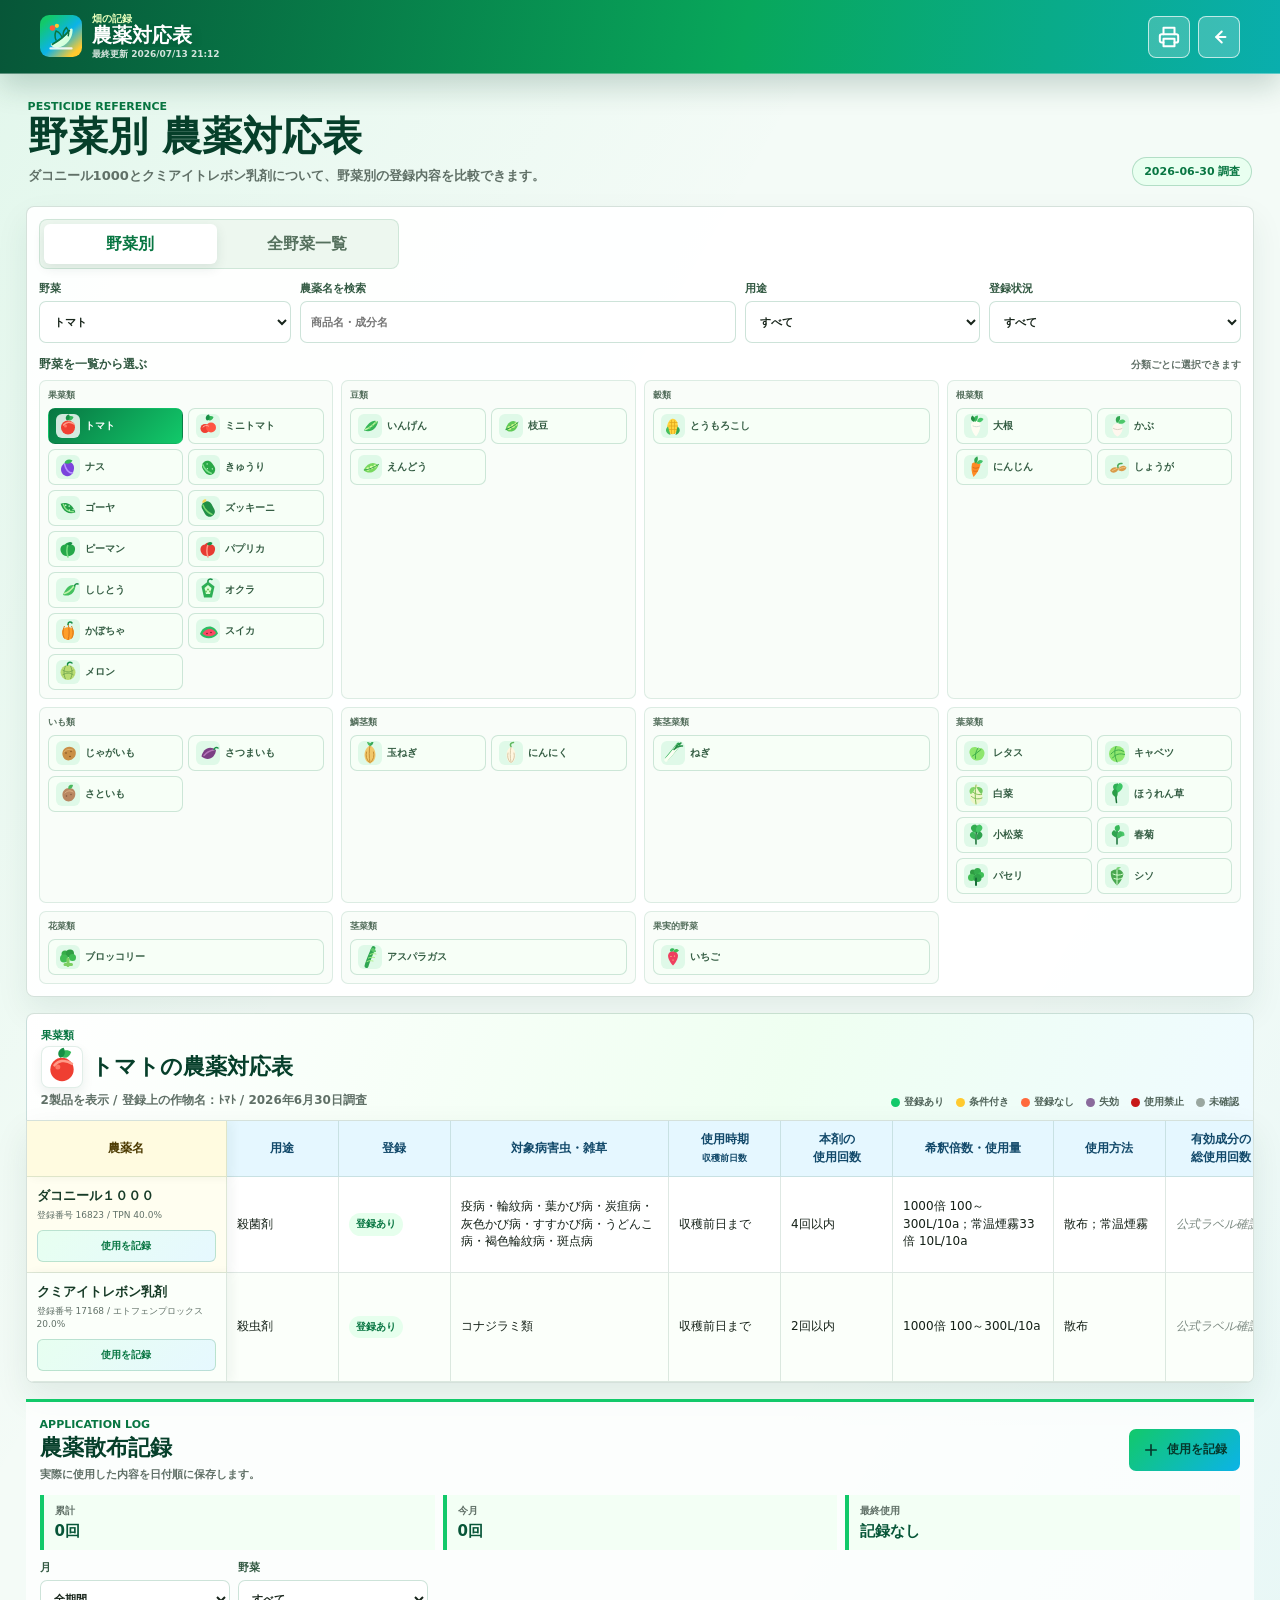
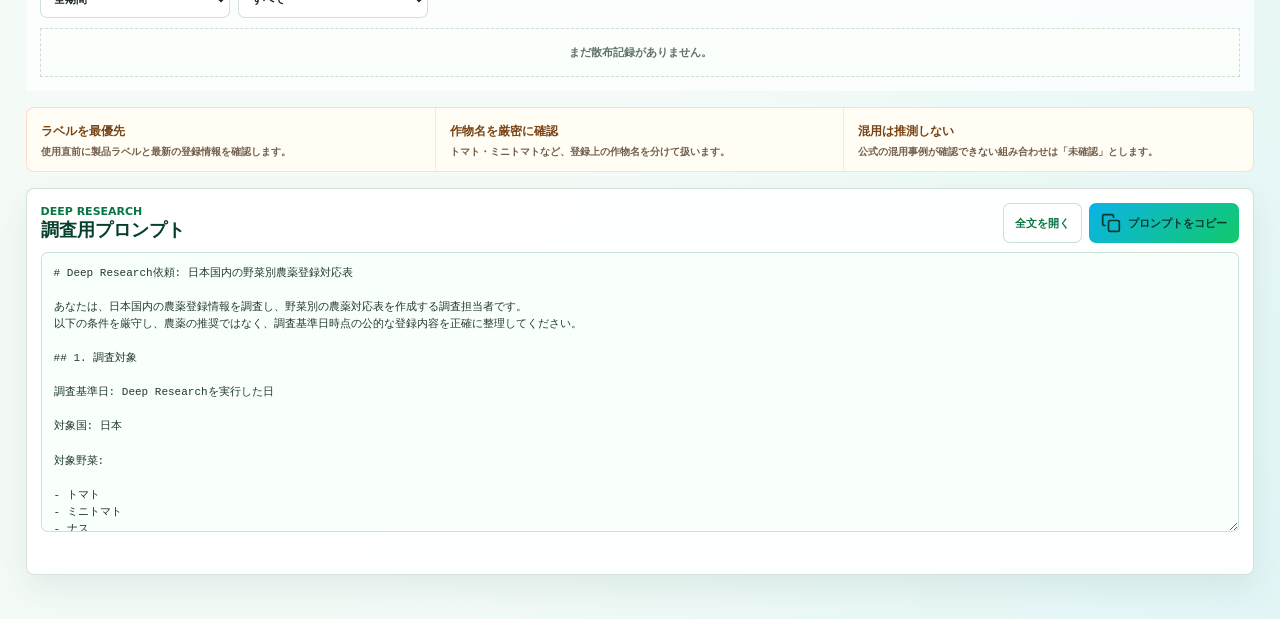
==== commit 1417a314: "Add farm notification center" ====
--- a/pesticides.html
+++ b/pesticides.html
@@ -16,7 +16,7 @@
         <span class="site-brand-copy">
           <small class="site-brand-kicker">畑の記録</small>
           <strong class="site-brand-title">農薬対応表</strong>
-          <time class="app-updated pesticide-updated site-updated" data-app-updated datetime="2026-07-13T20:55:00+09:00">最終更新 2026/07/13 20:55</time>
+          <time class="app-updated pesticide-updated site-updated" data-app-updated datetime="2026-07-13T21:12:00+09:00">最終更新 2026/07/13 21:12</time>
         </span>
       </a>
       <div class="header-commands site-header-actions">
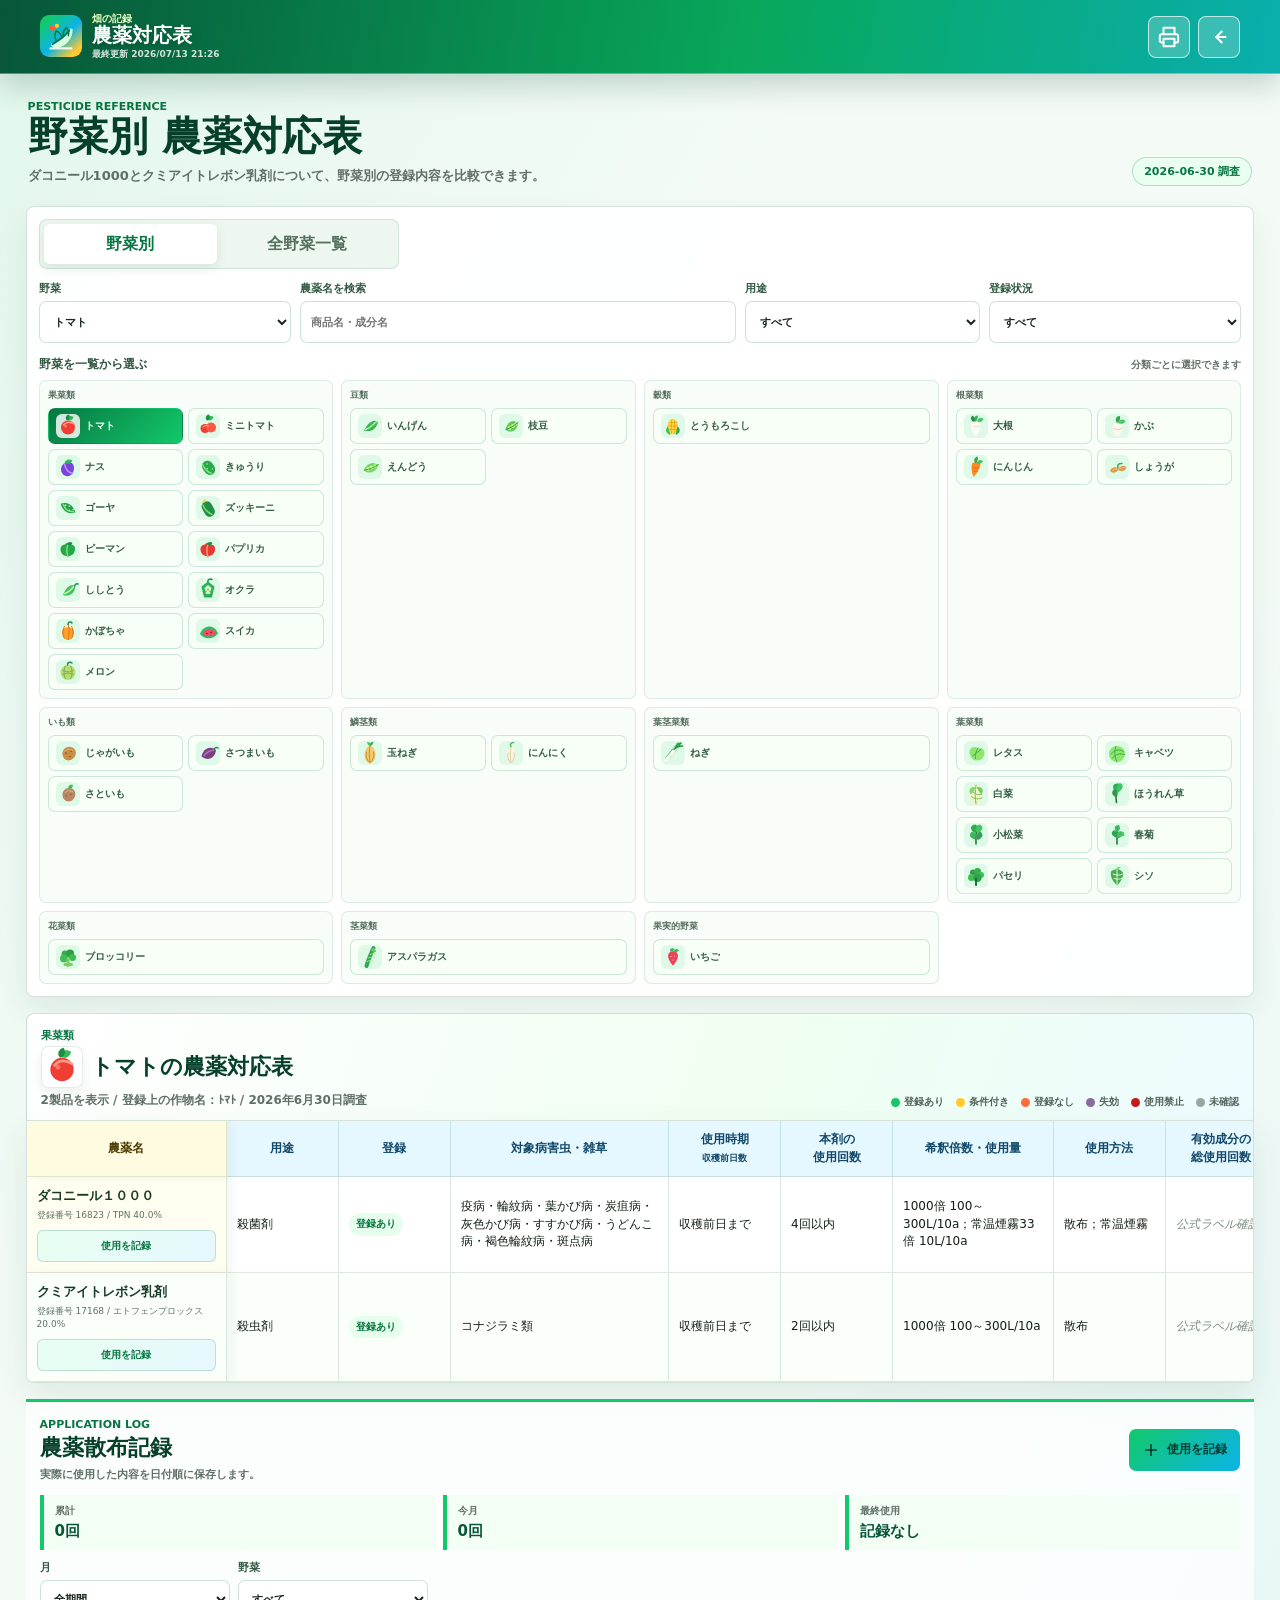
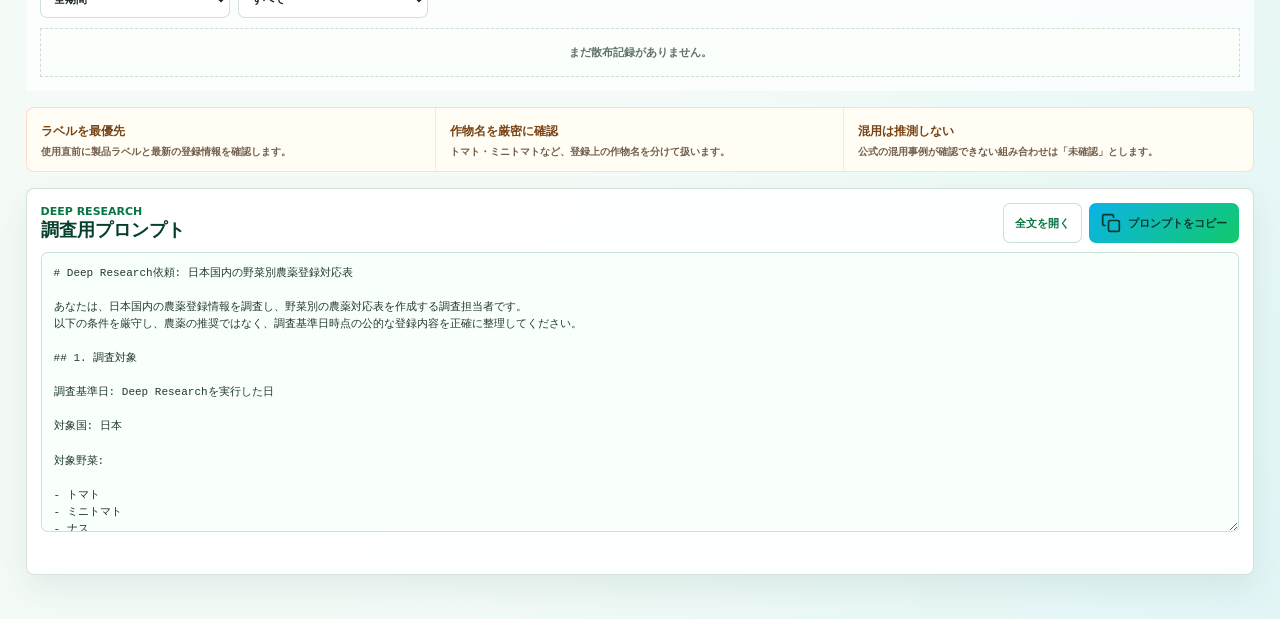
==== commit 1d9c88e7: "Add season review and replant templates" ====
--- a/pesticides.html
+++ b/pesticides.html
@@ -16,7 +16,7 @@
         <span class="site-brand-copy">
           <small class="site-brand-kicker">畑の記録</small>
           <strong class="site-brand-title">農薬対応表</strong>
-          <time class="app-updated pesticide-updated site-updated" data-app-updated datetime="2026-07-13T21:12:00+09:00">最終更新 2026/07/13 21:12</time>
+          <time class="app-updated pesticide-updated site-updated" data-app-updated datetime="2026-07-13T21:26:00+09:00">最終更新 2026/07/13 21:26</time>
         </span>
       </a>
       <div class="header-commands site-header-actions">
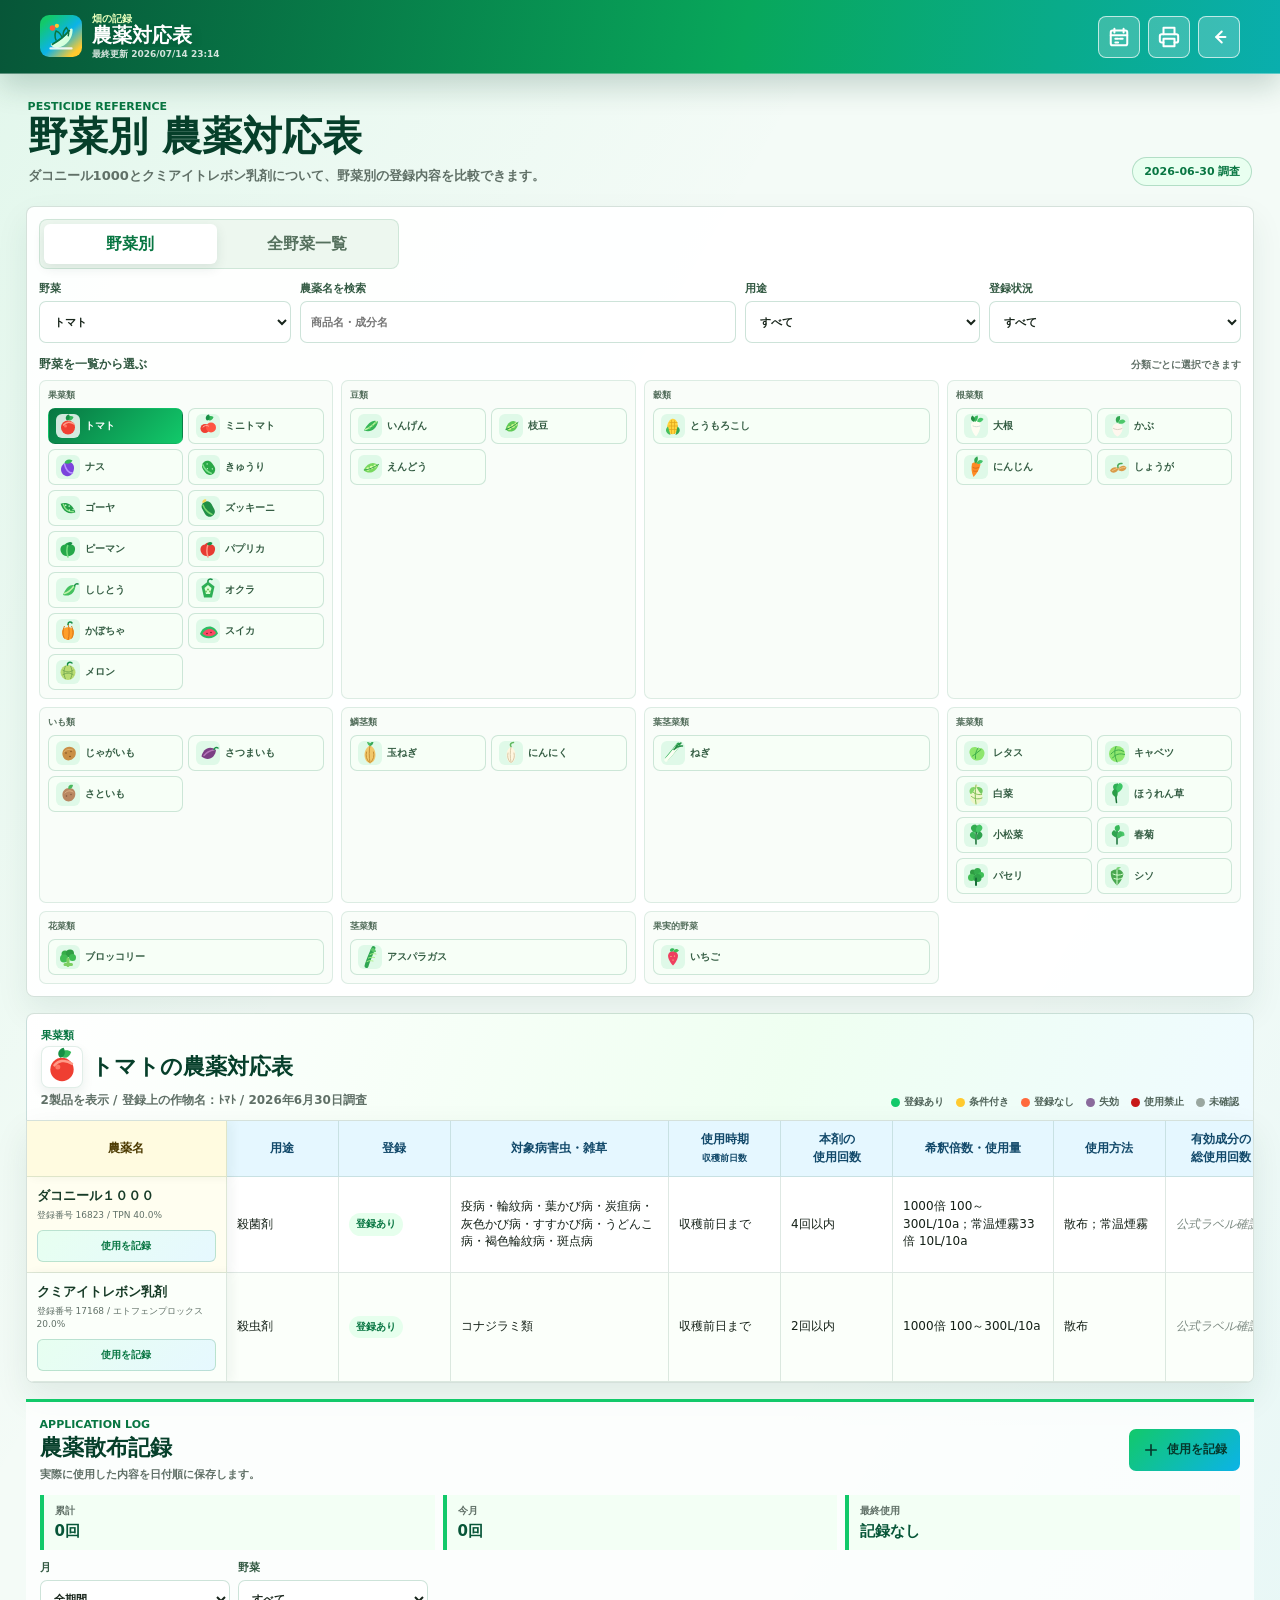
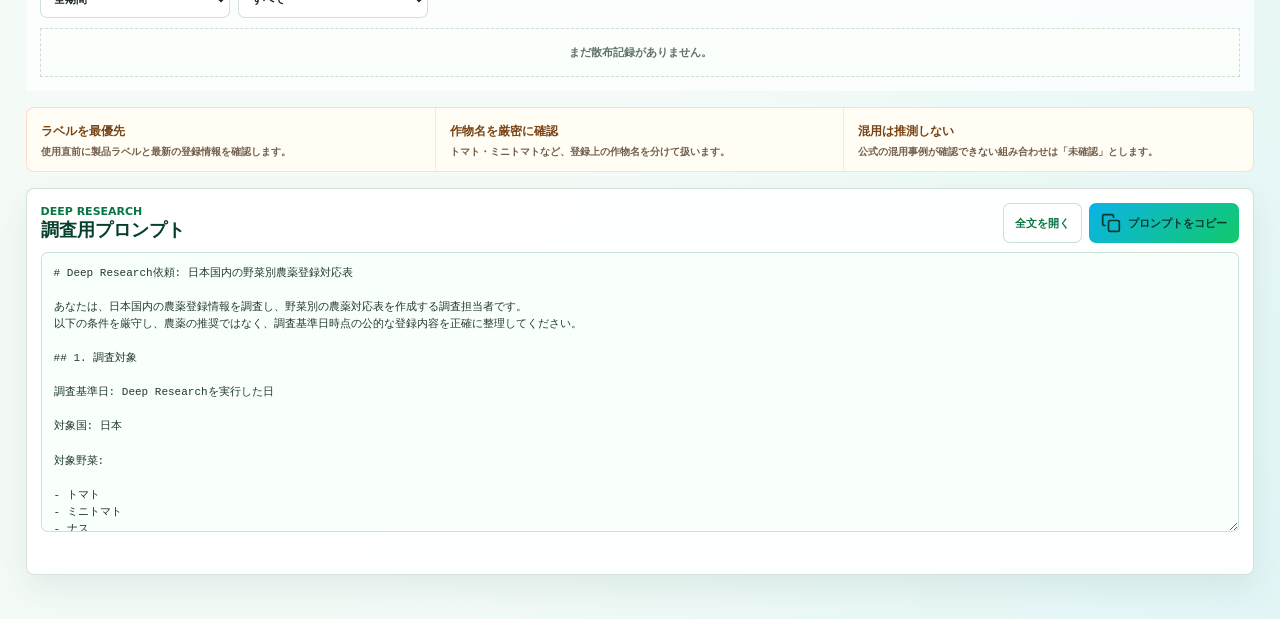
==== commit e34750c5: "Add crop planning calendar page" ====
--- a/pesticides.html
+++ b/pesticides.html
@@ -16,10 +16,13 @@
         <span class="site-brand-copy">
           <small class="site-brand-kicker">畑の記録</small>
           <strong class="site-brand-title">農薬対応表</strong>
-          <time class="app-updated pesticide-updated site-updated" data-app-updated datetime="2026-07-13T21:26:00+09:00">最終更新 2026/07/13 21:26</time>
+          <time class="app-updated pesticide-updated site-updated" data-app-updated datetime="2026-07-14T23:14:00+09:00">最終更新 2026/07/14 23:14</time>
         </span>
       </a>
       <div class="header-commands site-header-actions">
+        <a class="site-header-button" href="planning.html" title="栽培計画" aria-label="栽培計画を開く">
+          <svg class="site-header-icon" viewBox="0 0 24 24" aria-hidden="true"><rect x="3" y="5" width="18" height="16" rx="2"></rect><path d="M7 3v4M17 3v4M3 10h18M8 14h3M13 14h3M8 18h3"></path></svg>
+        </a>
         <button id="printButton" class="icon-command site-header-button" type="button" title="印刷" aria-label="印刷">
           <svg class="site-header-icon" viewBox="0 0 24 24" aria-hidden="true">
             <path d="M6 9V2h12v7"></path>
--- a/css/shared-header.css
+++ b/css/shared-header.css
@@ -18,6 +18,10 @@
 
 .site-header--pesticide {
   background: linear-gradient(100deg, #075638, #08a75b 58%, #0bb3e8 130%);
+}
+
+.site-header--planning {
+  background: linear-gradient(100deg, #126eac 0%, #00a7ad 52%, #55bc55 100%);
 }
 
 .site-brand {
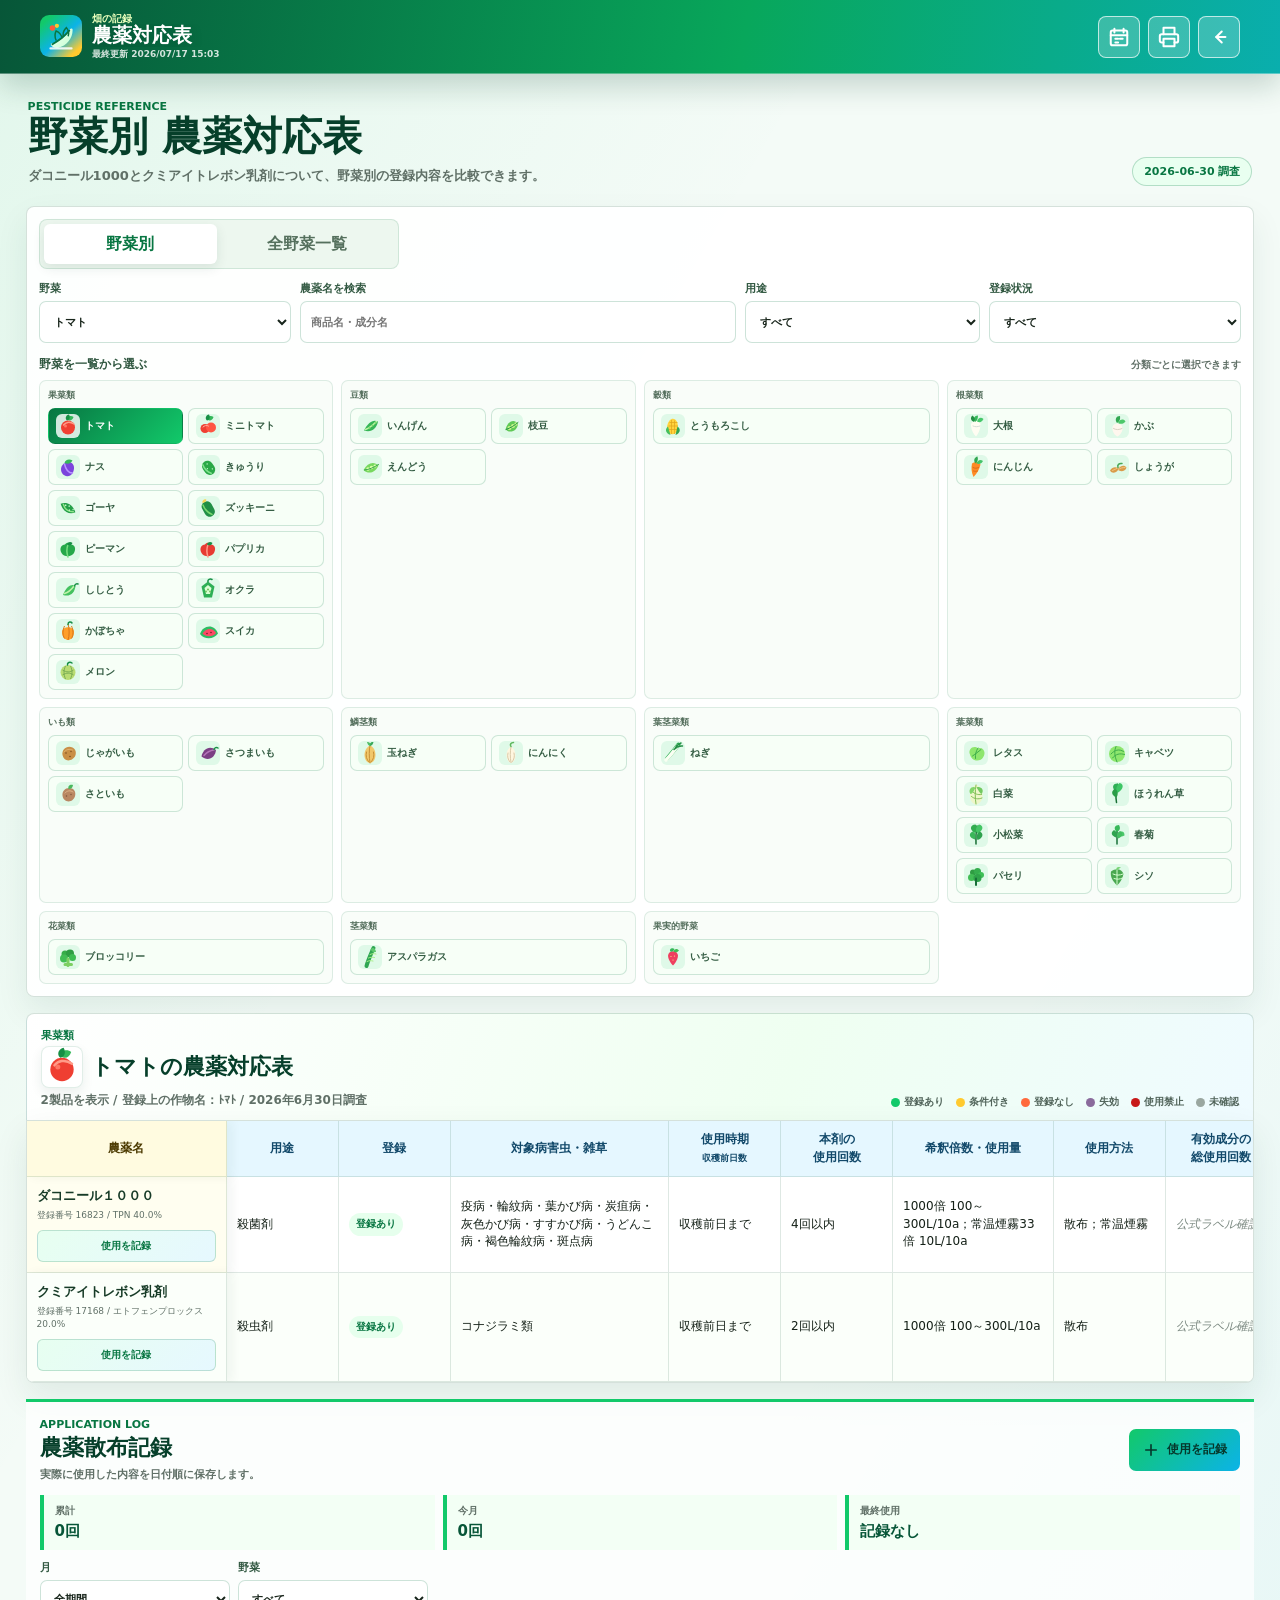
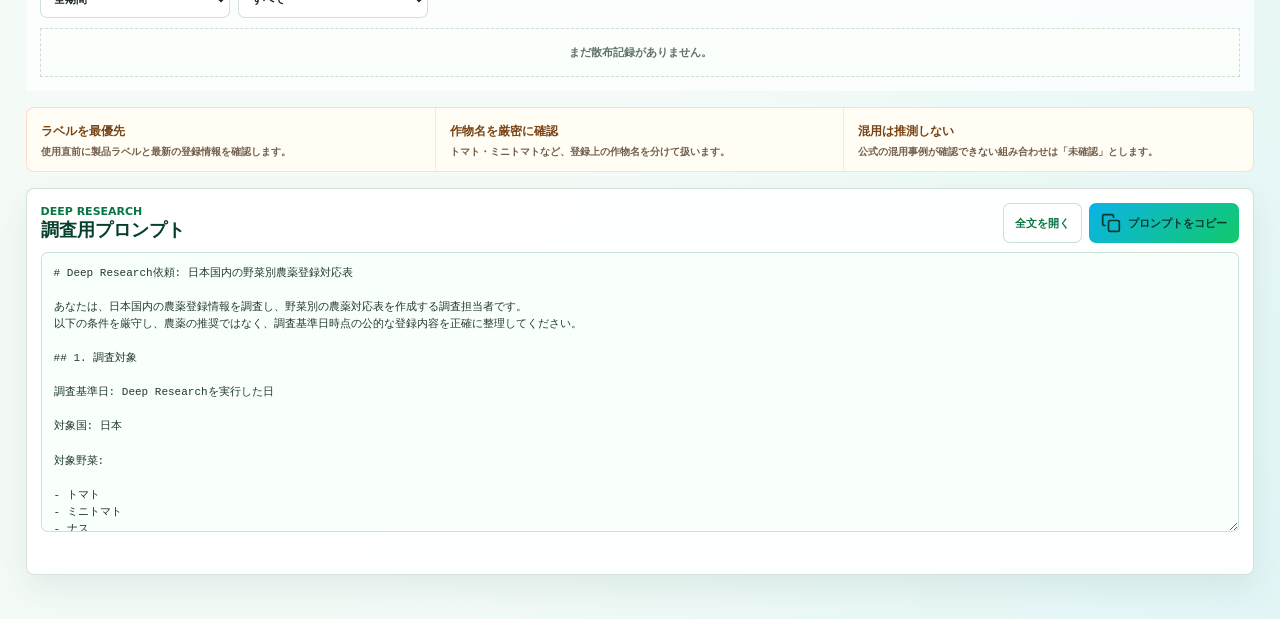
==== commit a1e2c8e4: "Improve crop planning interactions" ====
--- a/pesticides.html
+++ b/pesticides.html
@@ -16,7 +16,7 @@
         <span class="site-brand-copy">
           <small class="site-brand-kicker">畑の記録</small>
           <strong class="site-brand-title">農薬対応表</strong>
-          <time class="app-updated pesticide-updated site-updated" data-app-updated datetime="2026-07-14T23:14:00+09:00">最終更新 2026/07/14 23:14</time>
+          <time class="app-updated pesticide-updated site-updated" data-app-updated datetime="2026-07-17T15:03:00+09:00">最終更新 2026/07/17 15:03</time>
         </span>
       </a>
       <div class="header-commands site-header-actions">
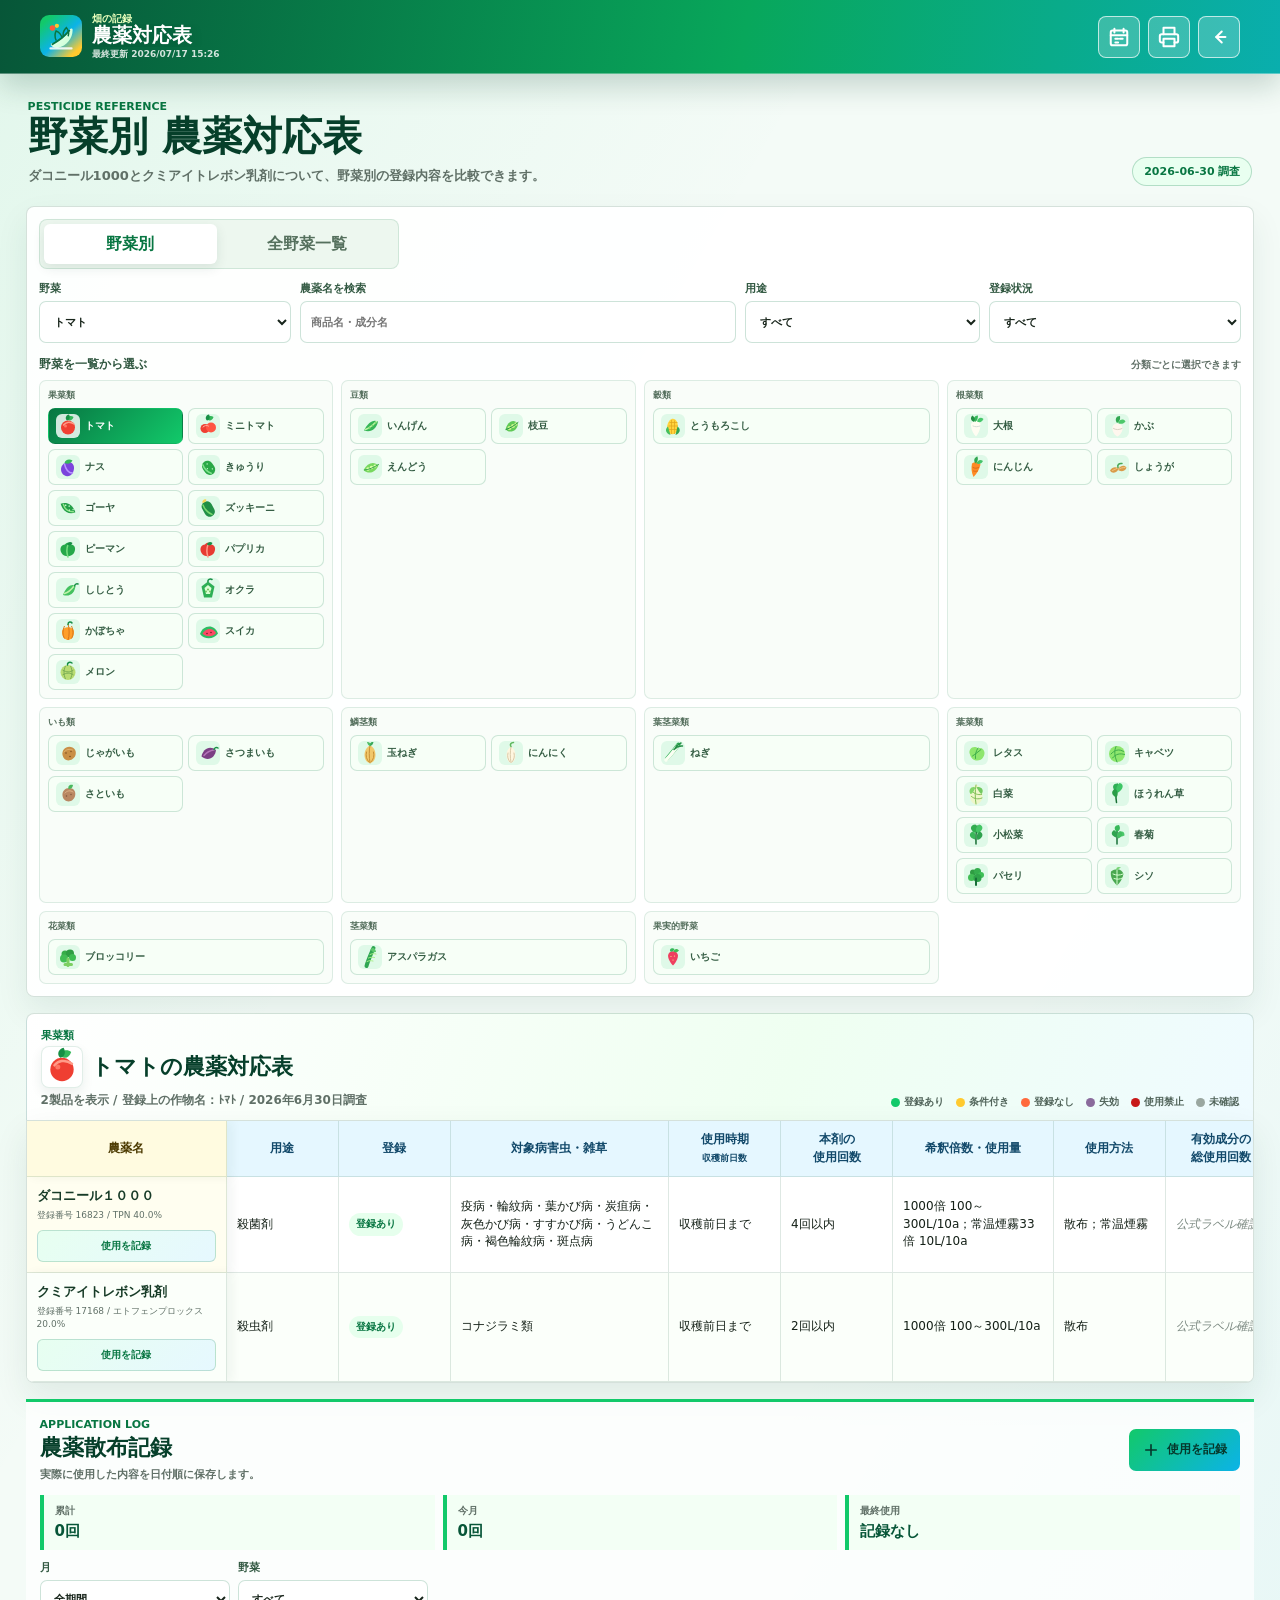
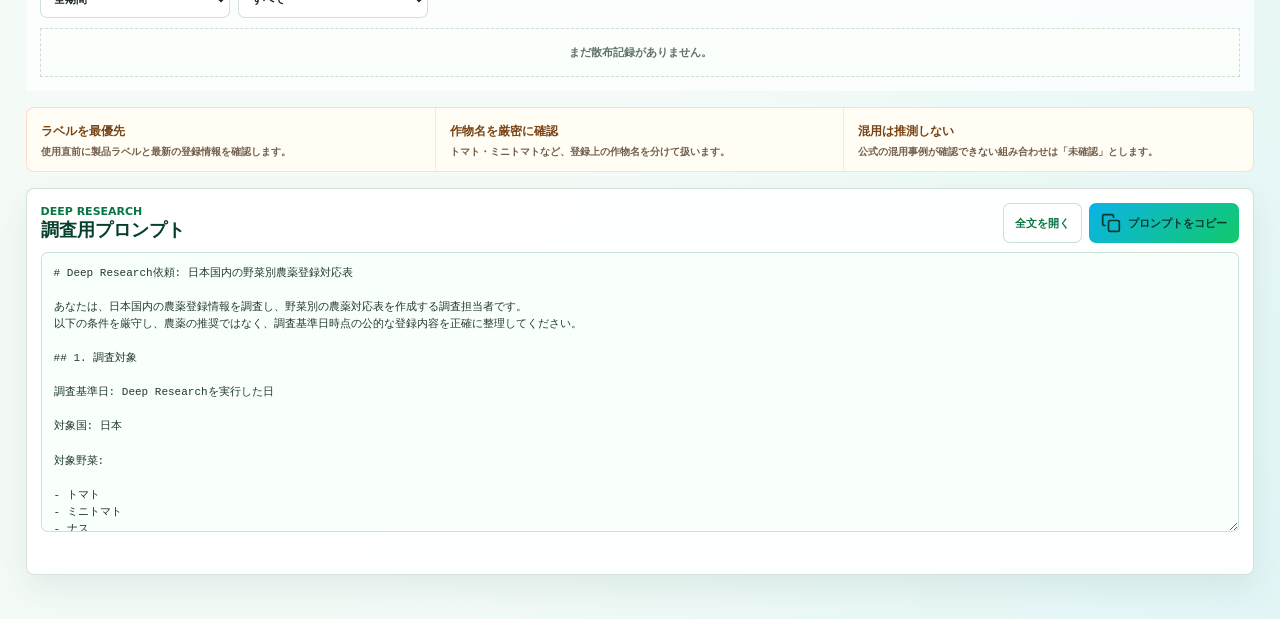
==== commit bdf9f7fe: "Add Satosho crop calendar profiles" ====
--- a/pesticides.html
+++ b/pesticides.html
@@ -16,7 +16,7 @@
         <span class="site-brand-copy">
           <small class="site-brand-kicker">畑の記録</small>
           <strong class="site-brand-title">農薬対応表</strong>
-          <time class="app-updated pesticide-updated site-updated" data-app-updated datetime="2026-07-17T15:03:00+09:00">最終更新 2026/07/17 15:03</time>
+          <time class="app-updated pesticide-updated site-updated" data-app-updated datetime="2026-07-17T15:26:00+09:00">最終更新 2026/07/17 15:26</time>
         </span>
       </a>
       <div class="header-commands site-header-actions">
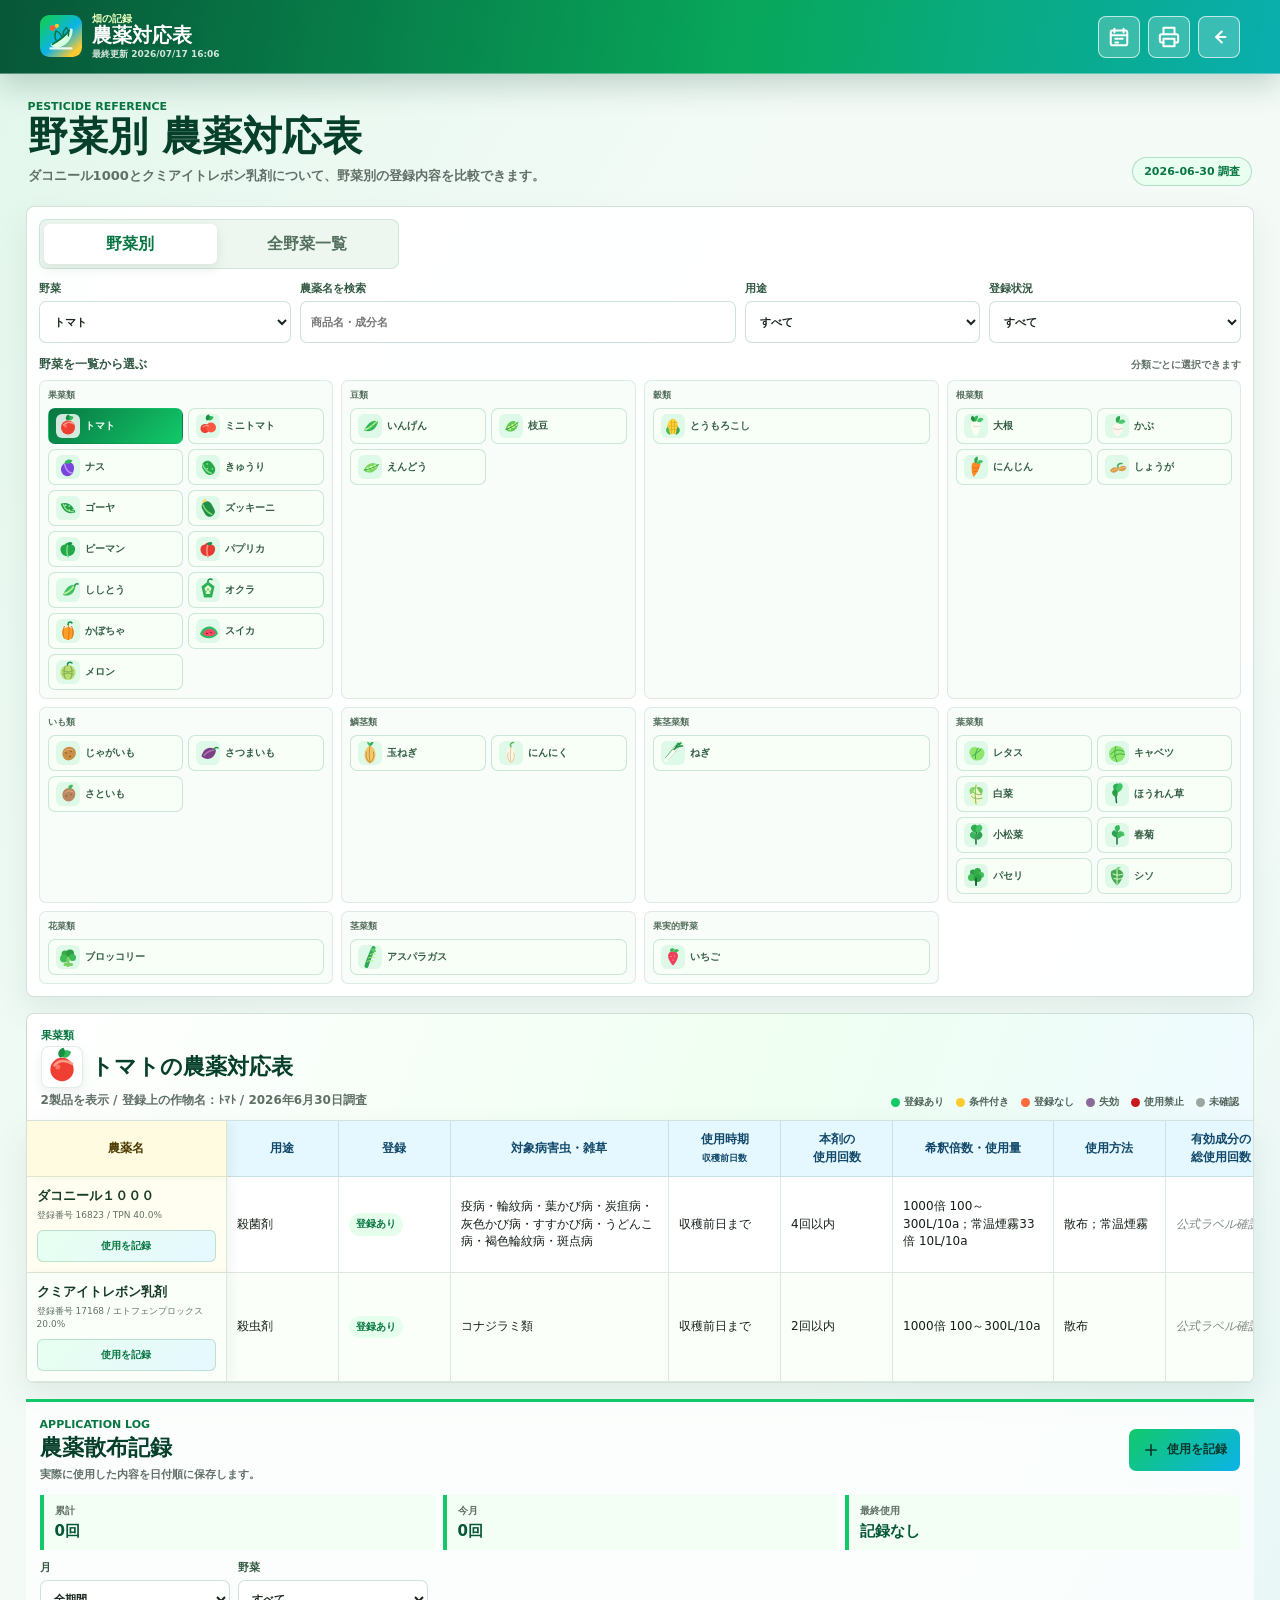
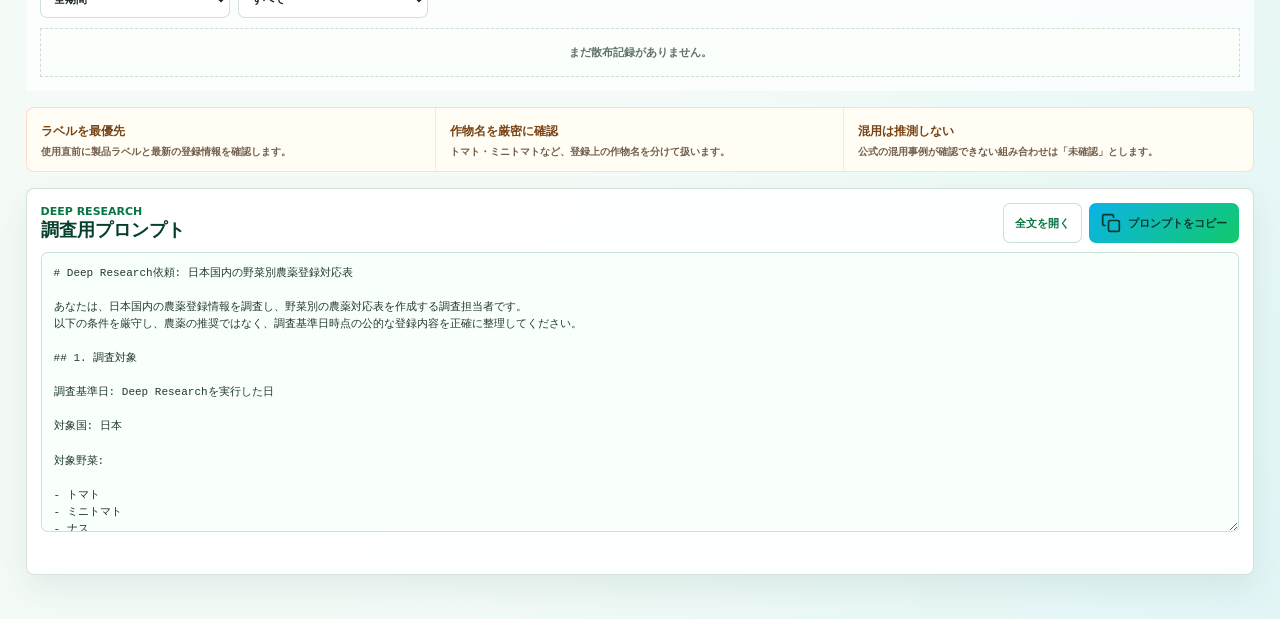
==== commit 0ea3371e: "Link planting plans to field placement" ====
--- a/pesticides.html
+++ b/pesticides.html
@@ -16,7 +16,7 @@
         <span class="site-brand-copy">
           <small class="site-brand-kicker">畑の記録</small>
           <strong class="site-brand-title">農薬対応表</strong>
-          <time class="app-updated pesticide-updated site-updated" data-app-updated datetime="2026-07-17T15:26:00+09:00">最終更新 2026/07/17 15:26</time>
+          <time class="app-updated pesticide-updated site-updated" data-app-updated datetime="2026-07-17T16:06:00+09:00">最終更新 2026/07/17 16:06</time>
         </span>
       </a>
       <div class="header-commands site-header-actions">
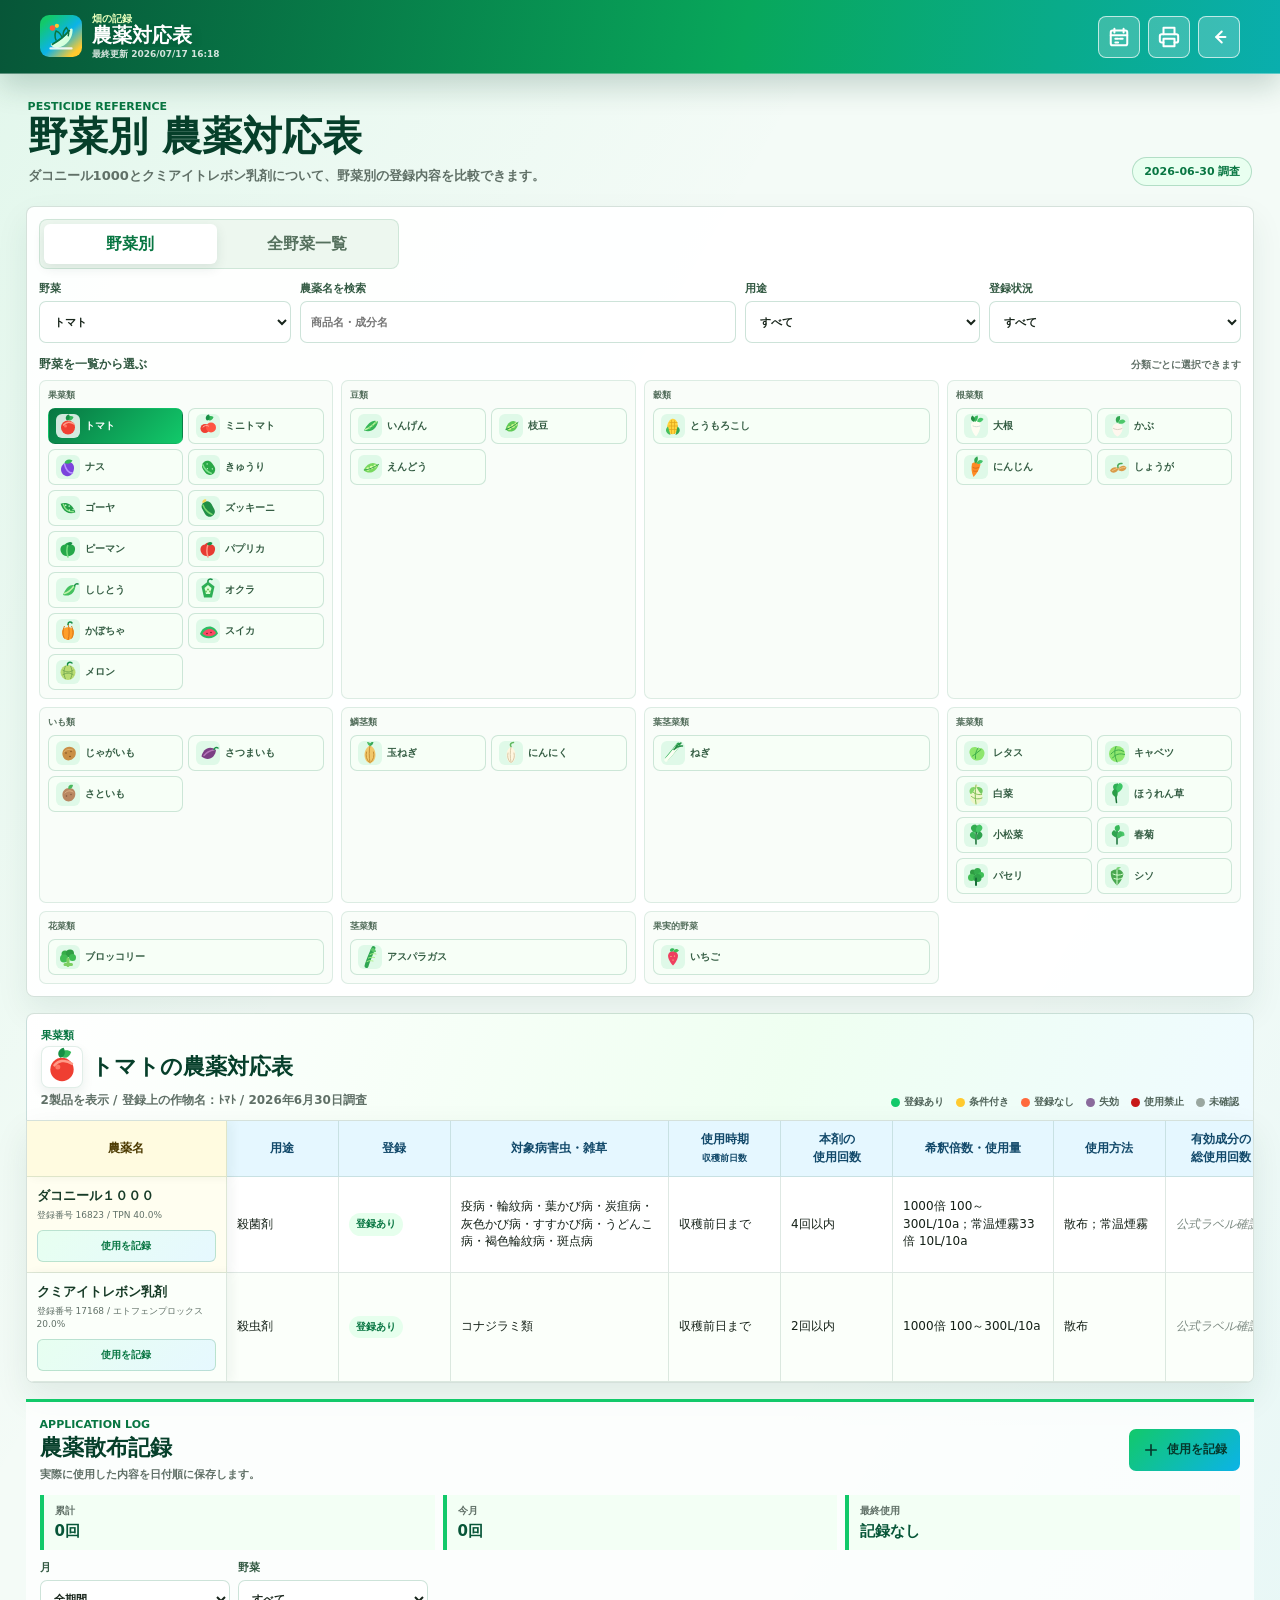
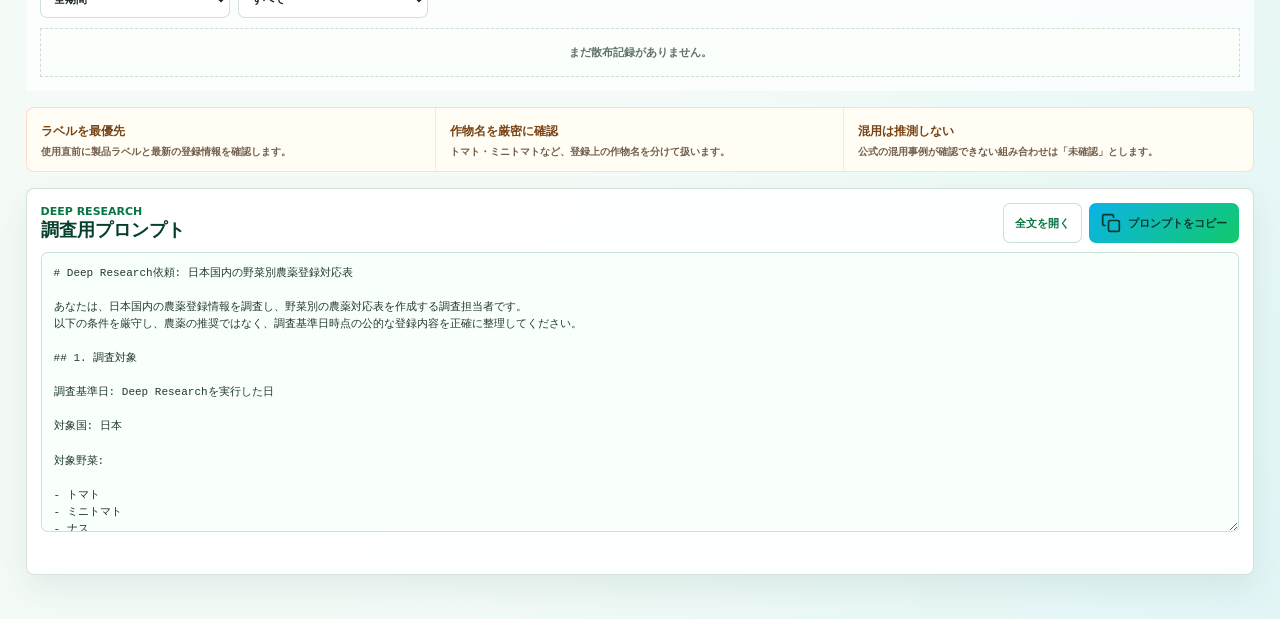
==== commit 142a75e0: "Add automatic plan agenda" ====
--- a/pesticides.html
+++ b/pesticides.html
@@ -16,7 +16,7 @@
         <span class="site-brand-copy">
           <small class="site-brand-kicker">畑の記録</small>
           <strong class="site-brand-title">農薬対応表</strong>
-          <time class="app-updated pesticide-updated site-updated" data-app-updated datetime="2026-07-17T16:06:00+09:00">最終更新 2026/07/17 16:06</time>
+          <time class="app-updated pesticide-updated site-updated" data-app-updated datetime="2026-07-17T16:18:00+09:00">最終更新 2026/07/17 16:18</time>
         </span>
       </a>
       <div class="header-commands site-header-actions">
